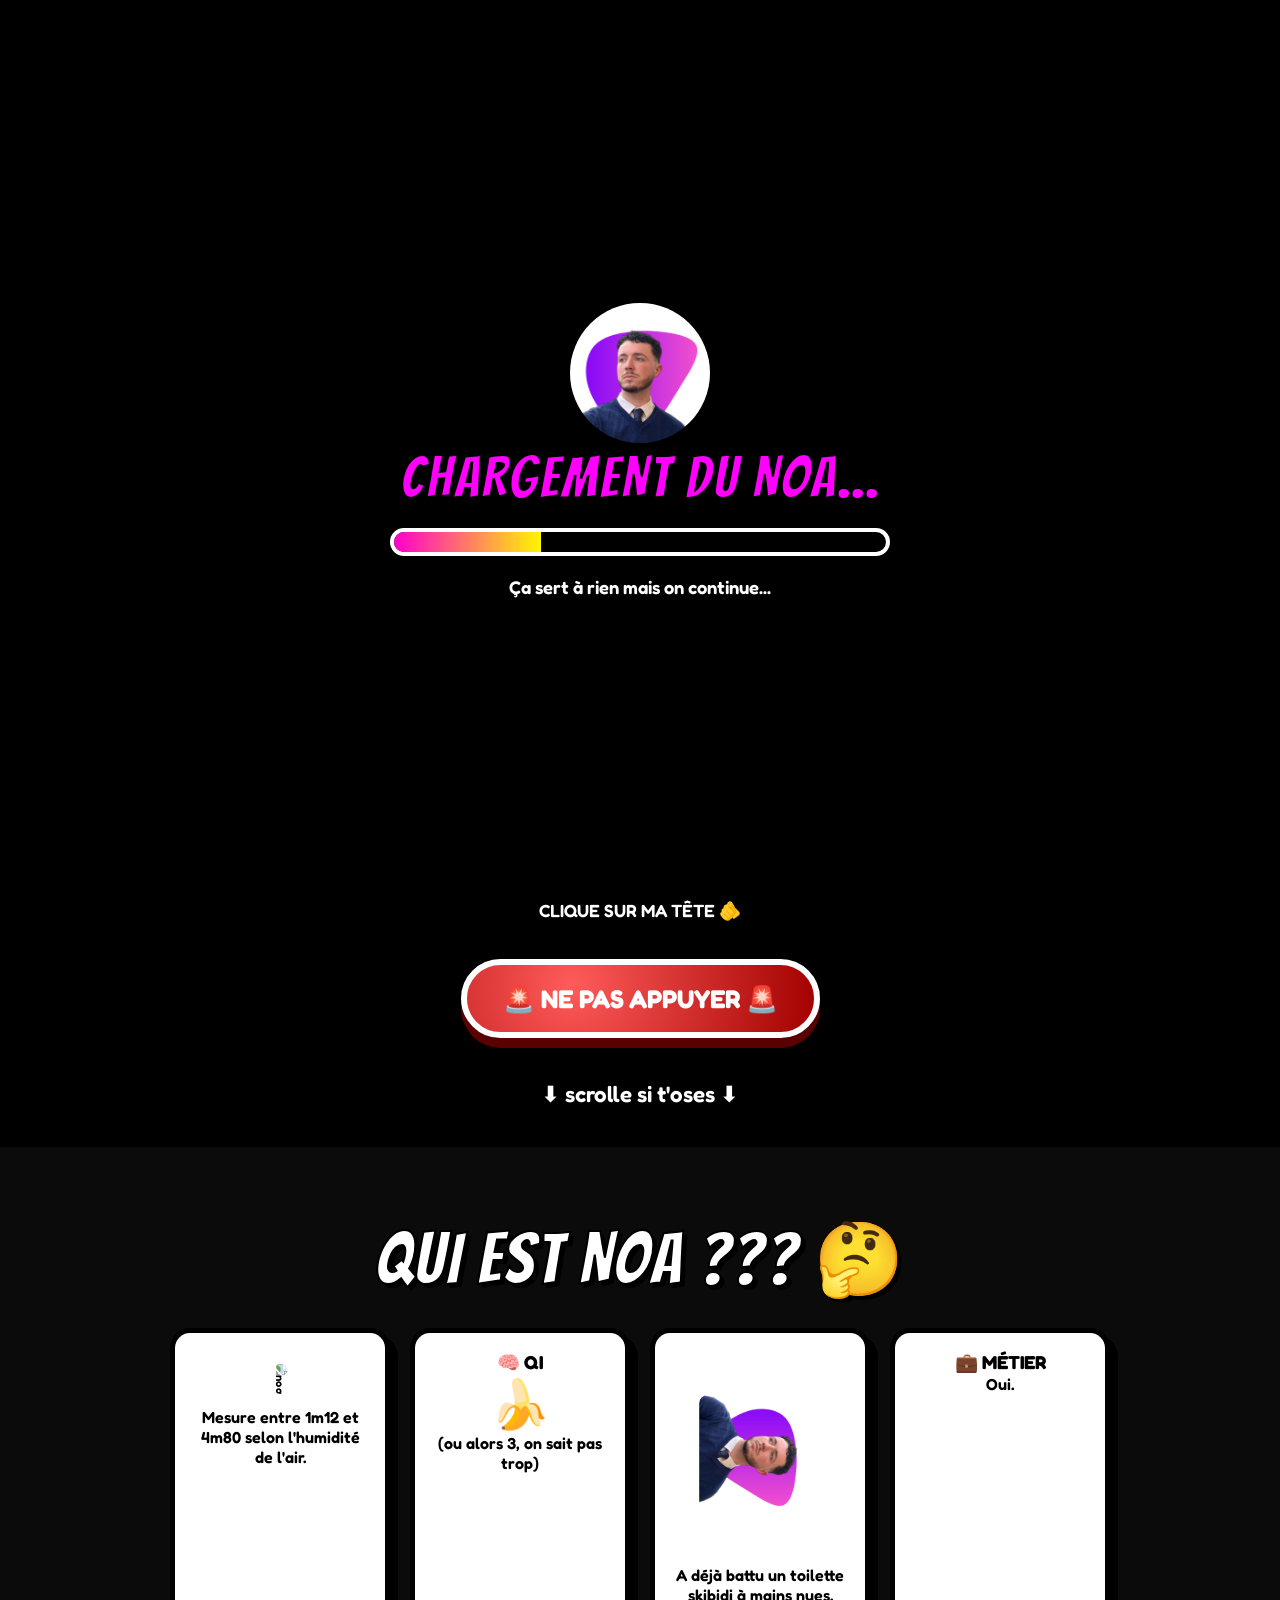
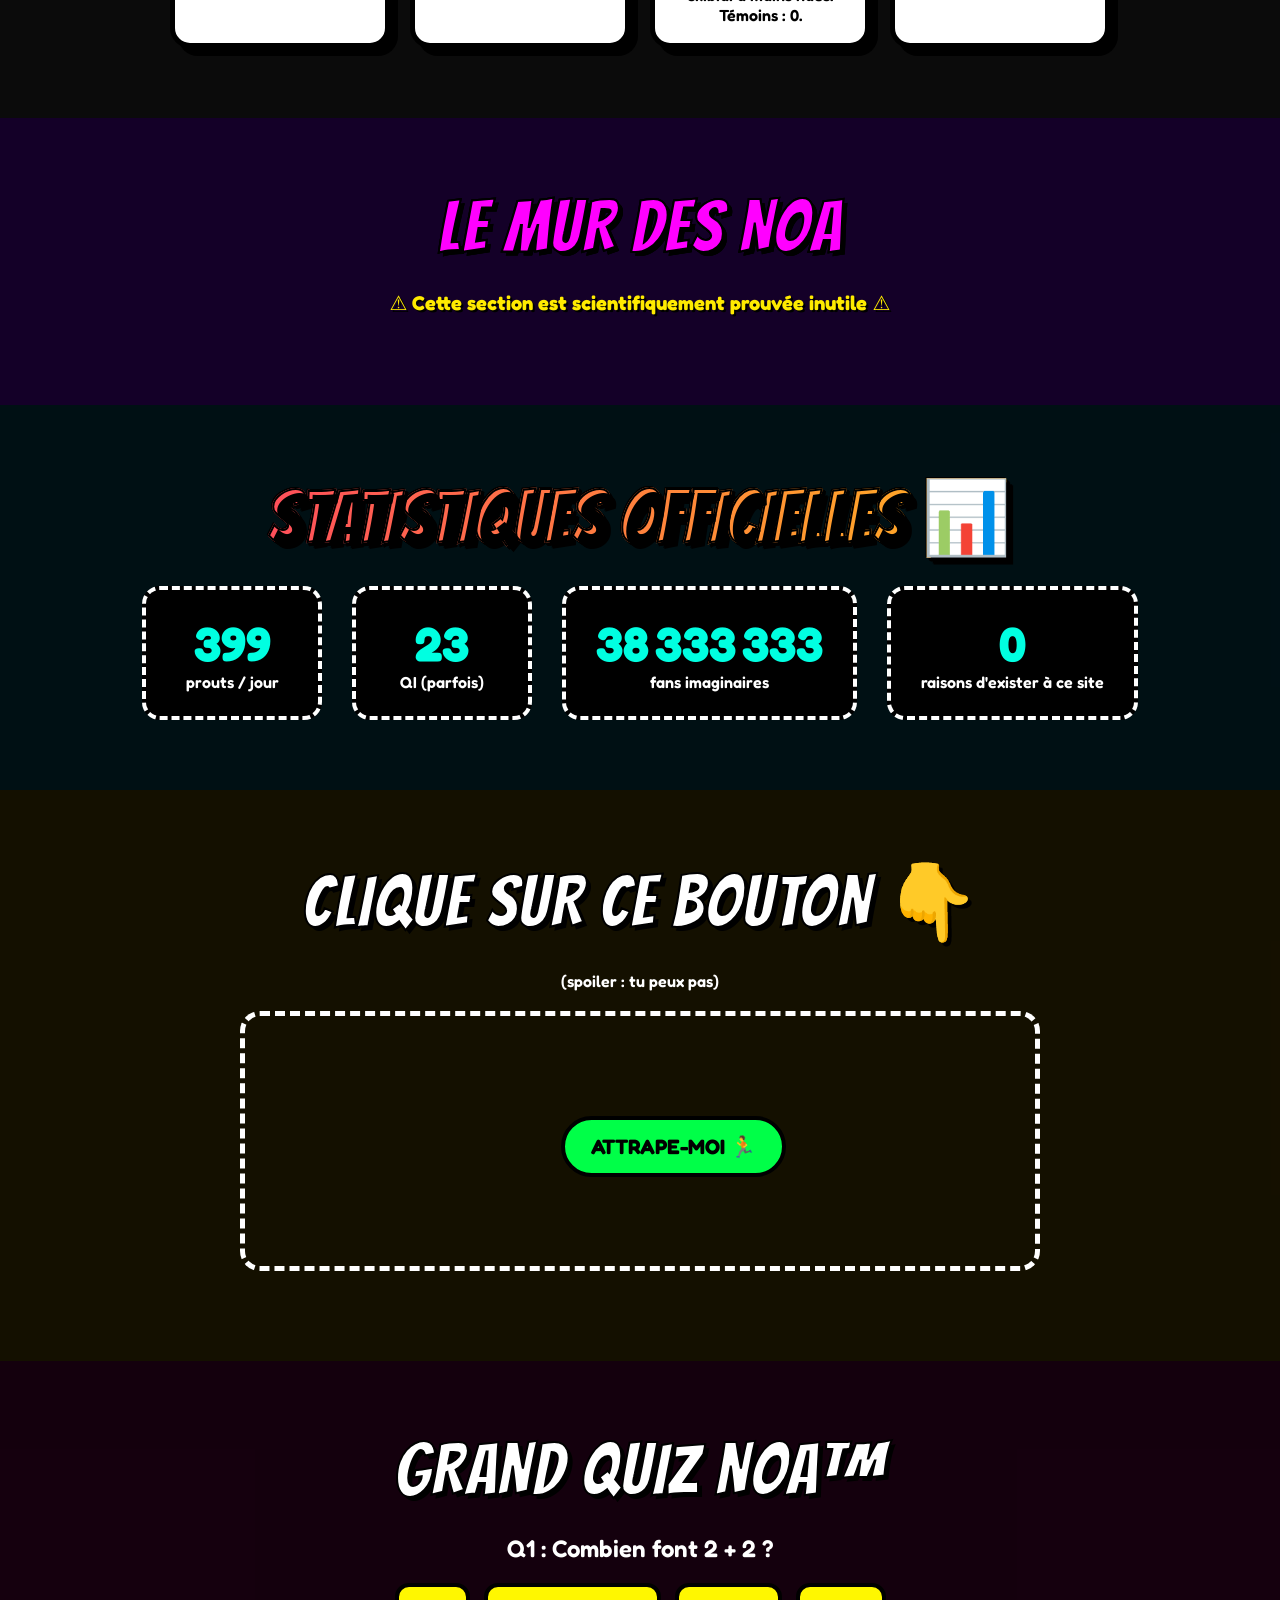
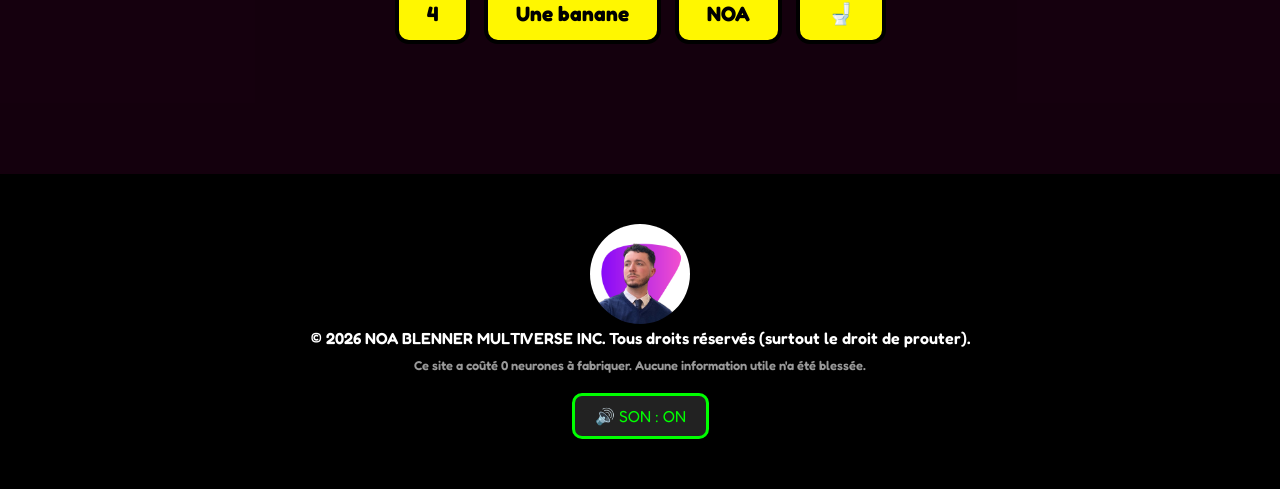
==== index.html @ d0ad42a2 "Merge self-hosted fonts & cursive legibility fix" ====
<!DOCTYPE html>
<html lang="fr">
<head>
<meta charset="UTF-8">
<meta name="viewport" content="width=device-width, initial-scale=1.0">
<title>🚽 NOA BLENNER OFFICIEL 🚽 (NE PAS CLIQUER)</title>
<link rel="stylesheet" href="style.css">
<link rel="icon" href="assets/noa-profile.png">
</head>
<body>

<!-- ================= ÉCRAN DE CHARGEMENT BIDON ================= -->
<div id="loader">
  <div class="loader-inner">
    <img src="assets/noa-profile.png" class="loader-noa" alt="noa">
    <h1 class="glitch" data-text="CHARGEMENT DU NOA...">CHARGEMENT DU NOA...</h1>
    <div class="loadbar"><div class="loadfill" id="loadfill"></div></div>
    <p id="loadtext">Initialisation des prouts...</p>
    <button id="enterBtn" class="enter-btn hidden">ENTRER (à tes risques)</button>
  </div>
</div>

<!-- ================= BANDEAUX QUI DÉFILENT ================= -->
<div class="marquee top"><span>🚽 SKIBIDI BOP BOP YES YES &nbsp;•&nbsp; NOA BLENNER EST LE PDG DU MONDE &nbsp;•&nbsp; 🔊 MONTE LE SON &nbsp;•&nbsp; CE SITE NE VEUT RIEN DIRE &nbsp;•&nbsp; OHIO RIZZLER SIGMA &nbsp;•&nbsp; 💀💀💀 &nbsp;•&nbsp; NOA A INVENTÉ LE PROUT &nbsp;•&nbsp; 🚽 SKIBIDI BOP BOP YES YES &nbsp;•&nbsp; NOA BLENNER EST LE PDG DU MONDE &nbsp;•&nbsp; 🔊 MONTE LE SON &nbsp;•&nbsp; CE SITE NE VEUT RIEN DIRE &nbsp;•&nbsp; OHIO RIZZLER SIGMA &nbsp;•&nbsp; 💀💀💀 &nbsp;•&nbsp; NOA A INVENTÉ LE PROUT &nbsp;•&nbsp;</span></div>

<!-- ================= HERO ================= -->
<header class="hero">
  <div class="hero-bg-emoji">🚽💀🔥🤡💩🗿😱🥶👽🤖</div>
  <h1 class="mega-title rainbow shake" id="megaTitle">NOA<br>BLENNER</h1>
  <p class="subtitle wobble">Le seul. L'unique. Le mec random le plus important de l'univers connu et inconnu.</p>

  <div class="head-stage">
    <img src="assets/noa-face.jpeg" class="head main-head" id="mainHead" alt="Noa qui hurle">
    <div class="head-label" id="headLabel">CLIQUE SUR MA TÊTE 🫵</div>
  </div>

  <button class="big-red-button" id="dontPress">🚨 NE PAS APPUYER 🚨</button>
  <div class="scroll-hint bounce">⬇️ scrolle si t'oses ⬇️</div>
</header>

<!-- ================= SECTION QUI SUIS-JE ================= -->
<section class="section s1">
  <h2 class="section-title spin-slow">QUI EST NOA ??? 🤔</h2>
  <div class="card-grid">
    <div class="fact-card tilt">
      <img src="assets/noa-full.jpeg" class="card-img" alt="noa">
      <p>Mesure entre 1m12 et 4m80 selon l'humidité de l'air.</p>
    </div>
    <div class="fact-card tilt">
      <h3>🧠 QI</h3>
      <p class="big-num" id="iqNum">∞</p>
      <p>(ou alors 3, on sait pas trop)</p>
    </div>
    <div class="fact-card tilt">
      <img src="assets/noa-profile.png" class="card-img" alt="noa">
      <p>A déjà battu un toilette skibidi à mains nues. Témoins : 0.</p>
    </div>
    <div class="fact-card tilt">
      <h3>💼 MÉTIER</h3>
      <p>Oui.</p>
    </div>
  </div>
</section>

<!-- ================= MUR DE TÊTES ================= -->
<section class="section s2">
  <h2 class="section-title glitch" data-text="LE MUR DES NOA">LE MUR DES NOA</h2>
  <p class="warn-text">⚠️ Cette section est scientifiquement prouvée inutile ⚠️</p>
  <div class="head-wall" id="headWall"></div>
</section>

<!-- ================= STATS DEBILES ================= -->
<section class="section s3">
  <h2 class="section-title rainbow">STATISTIQUES OFFICIELLES 📊</h2>
  <div class="stats">
    <div class="stat"><span class="stat-num" data-target="999">0</span><span class="stat-lbl">prouts / jour</span></div>
    <div class="stat"><span class="stat-num" data-target="42">0</span><span class="stat-lbl">QI (parfois)</span></div>
    <div class="stat"><span class="stat-num" data-target="100000000">0</span><span class="stat-lbl">fans imaginaires</span></div>
    <div class="stat"><span class="stat-num" data-target="0">0</span><span class="stat-lbl">raisons d'exister à ce site</span></div>
  </div>
</section>

<!-- ================= BOUTON QUI FUIT ================= -->
<section class="section s4">
  <h2 class="section-title shake">CLIQUE SUR CE BOUTON 👇</h2>
  <p>(spoiler : tu peux pas)</p>
  <div class="run-zone" id="runZone">
    <button class="runner" id="runner">ATTRAPE-MOI 🏃</button>
  </div>
</section>

<!-- ================= QUIZ PIÈGE ================= -->
<section class="section s5">
  <h2 class="section-title wobble">GRAND QUIZ NOA™</h2>
  <p class="quiz-q">Q1 : Combien font 2 + 2 ?</p>
  <div class="quiz-answers">
    <button class="quiz-btn" data-ok="false">4</button>
    <button class="quiz-btn" data-ok="false">Une banane</button>
    <button class="quiz-btn" data-ok="true">NOA</button>
    <button class="quiz-btn" data-ok="false">🚽</button>
  </div>
  <p id="quizResult"></p>
</section>

<!-- ================= FOOTER ================= -->
<footer class="footer">
  <img src="assets/noa-profile.png" class="footer-noa spin" alt="noa">
  <p>© 2026 NOA BLENNER MULTIVERSE INC. Tous droits réservés (surtout le droit de prouter).</p>
  <p class="tiny">Ce site a coûté 0 neurones à fabriquer. Aucune information utile n'a été blessée.</p>
  <button id="muteBtn" class="mute-btn">🔊 SON : ON</button>
</footer>

<!-- ================= CURSEUR PERSO + ZONE EFFETS ================= -->
<div id="cursorTrail"></div>
<div id="popupHost"></div>
<div id="flashLayer"></div>

<audio id="bgm" loop></audio>

<script src="script.js"></script>
</body>
</html>
---- style.css ----
/* ============================================================
   NOA BLENNER — LE SITE QUI NE VEUT RIEN DIRE
   (Comic Sans obligatoire, sinon ça compte pas)
   ============================================================ */

* { margin:0; padding:0; box-sizing:border-box; }

/* ---------- POLICES AUTO-HÉBERGÉES (zéro dépendance externe) ---------- */
@font-face{
  font-family:"Bangers";
  font-style:normal; font-weight:400; font-display:swap;
  src:url("assets/fonts/bangers-latin.woff2") format("woff2");
}
@font-face{
  font-family:"Fredoka";
  font-style:normal; font-weight:300 700; font-display:swap;
  src:url("assets/fonts/fredoka-latin.woff2") format("woff2");
}

:root{
  --noa1:#ff00cc; --noa2:#00ffe1; --noa3:#fff700; --noa4:#7b00ff;
}

html{ scroll-behavior:smooth; }

:root{
  --font-title:"Bangers","Arial Rounded MT Bold","Trebuchet MS","Chalkboard SE",system-ui,sans-serif;
  --font-body:"Fredoka","Chalkboard SE","Trebuchet MS","Comic Sans MS",system-ui,sans-serif;
}

body{
  font-family:var(--font-body);
  font-weight:600;
  background:#000;
  color:#fff;
  -webkit-font-smoothing:antialiased;
  text-rendering:optimizeLegibility;
  overflow-x:hidden;
  cursor:url("data:image/svg+xml,%3Csvg xmlns='http://www.w3.org/2000/svg' width='40' height='40'%3E%3Ctext y='32' font-size='32'%3E🚽%3C/text%3E%3C/svg%3E") 16 16, auto;
  animation:bgParty 4s linear infinite;
}

@keyframes bgParty{
  0%{ background:#ff00cc; }
  20%{ background:#00ffe1; }
  40%{ background:#fff700; }
  60%{ background:#7b00ff; }
  80%{ background:#00ff48; }
  100%{ background:#ff00cc; }
}

/* ---------- LOADER ---------- */
#loader{
  position:fixed; inset:0; z-index:9999;
  background:#000; display:flex; align-items:center; justify-content:center;
  text-align:center;
}
.loader-inner{ width:min(90%,500px); }
.loader-noa{ width:140px; border-radius:50%; animation:spin 1s linear infinite, hue 3s linear infinite; }
.loadbar{ width:100%; height:28px; border:4px solid #fff; border-radius:20px; margin:20px 0; overflow:hidden; }
.loadfill{ height:100%; width:0%; background:linear-gradient(90deg,var(--noa1),var(--noa3)); }
#loader h1{ font-family:var(--font-title); font-weight:400; letter-spacing:2px; font-size:clamp(2.4rem,9vw,3.6rem); -webkit-text-stroke:2px #000; text-shadow:3px 3px 0 #000; }
#loadtext{ font-size:1.15rem; font-weight:600; }
.enter-btn{
  margin-top:18px; font-family:var(--font-title); letter-spacing:1.5px; font-size:1.9rem; padding:16px 34px;
  background:#ff0040; color:#fff; border:5px solid #fff; border-radius:14px;
  text-shadow:2px 2px 0 #000; cursor:pointer; animation:pulse 0.4s infinite alternate;
}
.hidden{ display:none; }

/* ---------- MARQUEE ---------- */
.marquee{
  position:fixed; left:0; width:100%; z-index:500;
  background:#000; color:#0f0; font-weight:bold; font-size:1.3rem;
  white-space:nowrap; overflow:hidden; padding:6px 0; border-top:3px solid #0f0; border-bottom:3px solid #0f0;
}
.marquee.top{ top:0; }
.marquee span{ display:inline-block; padding-left:100%; animation:scrollLeft 18s linear infinite; }
@keyframes scrollLeft{ to{ transform:translateX(-100%); } }

/* ---------- HERO ---------- */
.hero{
  min-height:100vh; padding:80px 16px 40px; text-align:center;
  display:flex; flex-direction:column; align-items:center; justify-content:center; gap:18px;
  position:relative; overflow:hidden;
}
.hero-bg-emoji{
  position:absolute; inset:0; font-size:8rem; opacity:.15; word-spacing:40px; line-height:1.4;
  animation:spinHuge 30s linear infinite; pointer-events:none;
}
.mega-title{
  font-family:var(--font-title);
  font-size:clamp(4rem,18vw,11rem); line-height:.9; font-weight:400;
  letter-spacing:2px;
  -webkit-text-stroke:3px #000;
  text-shadow:5px 5px 0 #000, -2px -2px 0 #000;
}
.subtitle{ font-size:clamp(1.15rem,4.5vw,1.7rem); font-weight:600; line-height:1.35; max-width:700px; background:#000c; padding:14px 20px; border-radius:18px; }

.head-stage{ position:relative; }
.head{
  width:min(70vw,260px); border-radius:24px; border:6px solid #000;
  box-shadow:0 0 0 6px #fff, 0 14px 0 #0008;
  transform:rotate(90deg);
  transition:transform .1s;
}
.main-head{ cursor:pointer; }
.head-label{
  position:absolute; bottom:-46px; left:50%; transform:translateX(-50%);
  background:#000; padding:6px 14px; border-radius:30px; font-size:1.1rem; white-space:nowrap;
  animation:pulse .5s infinite alternate;
}

.big-red-button{
  margin-top:60px; font-family:inherit; font-size:1.6rem; font-weight:bold;
  padding:18px 36px; background:radial-gradient(circle at 30% 30%,#ff5b5b,#a30000);
  color:#fff; border:6px solid #fff; border-radius:50px; cursor:pointer;
  box-shadow:0 10px 0 #5a0000; animation:wobble 1.5s infinite;
}
.big-red-button:active{ transform:translateY(8px); box-shadow:0 2px 0 #5a0000; }

.scroll-hint{ font-size:1.4rem; margin-top:24px; }

/* ---------- SECTIONS ---------- */
.section{ padding:70px 16px; text-align:center; position:relative; }
.s1{ background:#111a; } .s2{ background:#1a0033cc; }
.s3{ background:#00141acc; } .s4{ background:#1a1400cc; } .s5{ background:#1a0011cc; }
.section-title{ font-family:var(--font-title); font-weight:400; letter-spacing:1.5px; font-size:clamp(2.6rem,10vw,4.5rem); margin-bottom:26px; -webkit-text-stroke:2px #000; text-shadow:4px 4px 0 #000; }
.warn-text{ font-size:1.25rem; font-weight:700; margin-bottom:20px; color:#ffea00; text-shadow:2px 2px 0 #000; }

.card-grid{ display:flex; flex-wrap:wrap; gap:20px; justify-content:center; max-width:1000px; margin:0 auto; }
.fact-card{
  background:#fff; color:#000; border-radius:20px; padding:18px; width:220px;
  border:5px solid #000; box-shadow:8px 8px 0 #000;
}
.card-img{ width:100%; border-radius:12px; transform:rotate(90deg) scale(.7); margin:18px 0; }
.big-num{ font-size:3rem; font-weight:900; color:#ff00cc; }

/* ---------- MUR DE TÊTES ---------- */
.head-wall{ display:flex; flex-wrap:wrap; gap:10px; justify-content:center; max-width:1100px; margin:0 auto; }
.wall-head{ width:90px; height:90px; object-fit:cover; border-radius:50%; border:4px solid #fff; cursor:pointer; transform:rotate(90deg); }

/* ---------- STATS ---------- */
.stats{ display:flex; flex-wrap:wrap; gap:30px; justify-content:center; }
.stat{ background:#000; border:4px dashed #fff; border-radius:18px; padding:24px 30px; min-width:180px; }
.stat-num{ display:block; font-size:3rem; font-weight:900; color:#00ffe1; }
.stat-lbl{ font-size:1rem; }

/* ---------- RUNNER ---------- */
.run-zone{ position:relative; height:260px; border:5px dashed #fff; border-radius:20px; margin:20px auto; max-width:800px; overflow:hidden; }
.runner{
  position:absolute; top:40%; left:40%; font-family:inherit; font-size:1.3rem; font-weight:bold;
  padding:14px 26px; background:#00ff48; color:#000; border:4px solid #000; border-radius:40px; cursor:pointer;
}

/* ---------- QUIZ ---------- */
.quiz-q{ font-size:1.5rem; margin-bottom:20px; }
.quiz-answers{ display:flex; flex-wrap:wrap; gap:14px; justify-content:center; }
.quiz-btn{
  font-family:inherit; font-size:1.3rem; padding:14px 28px; border:4px solid #000; border-radius:14px;
  background:#fff700; cursor:pointer; font-weight:bold;
}
#quizResult{ margin-top:20px; font-size:1.4rem; min-height:40px; }

/* ---------- FOOTER ---------- */
.footer{ padding:50px 16px; text-align:center; background:#000; }
.footer-noa{ width:100px; border-radius:50%; }
.tiny{ font-size:.8rem; opacity:.6; margin-top:10px; }
.mute-btn{
  margin-top:20px; font-family:inherit; font-size:1rem; padding:10px 20px;
  background:#222; color:#0f0; border:3px solid #0f0; border-radius:10px; cursor:pointer;
}

/* ---------- POPUPS PIÈGES ---------- */
.popup{
  position:fixed; z-index:8000; width:300px; background:#fff; color:#000;
  border:4px solid #000; border-radius:8px; box-shadow:10px 10px 0 #0008; font-size:.95rem;
}
.popup-bar{ background:linear-gradient(90deg,#000080,#1084d0); color:#fff; padding:6px 10px; display:flex; justify-content:space-between; cursor:move; font-weight:bold; }
.popup-x{ cursor:pointer; background:#c0c0c0; color:#000; border:2px outset #fff; width:22px; text-align:center; }
.popup-body{ padding:16px; text-align:center; }
.popup-body img{ width:90px; border-radius:8px; transform:rotate(90deg); margin:8px 0; }
.popup-ok{ font-family:inherit; margin-top:10px; padding:6px 18px; border:2px outset #fff; background:#c0c0c0; cursor:pointer; }

/* ---------- CURSEUR TRAIL ---------- */
.trail-noa{ position:fixed; width:34px; height:34px; pointer-events:none; z-index:7000; border-radius:50%; }

/* ---------- FLASH ---------- */
#flashLayer{ position:fixed; inset:0; z-index:6000; pointer-events:none; background:transparent; }

/* ---------- EMOJI RAIN ---------- */
.fall{ position:fixed; top:-60px; font-size:2.4rem; z-index:400; pointer-events:none; }

/* ============================================================
   ANIMATIONS
   ============================================================ */
@keyframes spin{ to{ transform:rotate(360deg); } }
.spin{ animation:spin 2s linear infinite; }
.spin-slow{ animation:spin 8s linear infinite; display:inline-block; }
@keyframes spinHuge{ to{ transform:rotate(360deg) scale(1.4); } }

@keyframes hue{ to{ filter:hue-rotate(360deg); } }
.rainbow{
  background:linear-gradient(90deg,#ff2d6f,#ff9e2c,#fff700,#3bff6b,#36e6ff,#a45cff,#ff5ce0);
  background-size:400% 100%;
  -webkit-background-clip:text; background-clip:text; color:transparent;
  -webkit-text-stroke:2px #000;
  filter:drop-shadow(3px 3px 0 #000) drop-shadow(-1px -1px 0 #000);
  animation:rainbowMove 2s linear infinite;
}
@keyframes rainbowMove{ to{ background-position:400% 0; } }

@keyframes shake{ 0%,100%{ transform:translate(0,0) rotate(0); } 20%{ transform:translate(-6px,4px) rotate(-2deg);} 40%{ transform:translate(6px,-4px) rotate(2deg);} 60%{ transform:translate(-5px,-3px) rotate(-1deg);} 80%{ transform:translate(5px,3px) rotate(1deg);} }
.shake{ animation:shake .35s infinite; }

@keyframes wobble{ 0%,100%{ transform:rotate(-3deg);} 50%{ transform:rotate(3deg);} }
.wobble{ animation:wobble 1s infinite; display:inline-block; }

@keyframes bounce{ 0%,100%{ transform:translateY(0);} 50%{ transform:translateY(-18px);} }
.bounce{ animation:bounce .8s infinite; }

@keyframes pulse{ from{ transform:scale(1);} to{ transform:scale(1.12);} }

.tilt{ transition:transform .2s; }
.tilt:hover{ transform:rotate(-4deg) scale(1.08); }

/* glitch */
.glitch{ position:relative; }
.glitch::before,.glitch::after{
  content:attr(data-text); position:absolute; left:0; top:0; width:100%;
}
.glitch::before{ color:#0ff; animation:glitchA .4s infinite; }
.glitch::after{ color:#f0f; animation:glitchB .4s infinite; }
@keyframes glitchA{ 0%,100%{ transform:translate(0); clip-path:inset(0 0 70% 0);} 50%{ transform:translate(-4px,2px); clip-path:inset(40% 0 20% 0);} }
@keyframes glitchB{ 0%,100%{ transform:translate(0); clip-path:inset(60% 0 0 0);} 50%{ transform:translate(4px,-2px); clip-path:inset(10% 0 50% 0);} }

/* effets sur la grosse tête */
.head.fx-scream{ transform:rotate(90deg) scaleY(1.6) scaleX(.8); filter:contrast(2) saturate(3); }
.head.fx-crazy{ animation:crazy .15s infinite; }
@keyframes crazy{ 0%{transform:rotate(85deg) scale(1.1);filter:hue-rotate(0);} 50%{transform:rotate(95deg) scale(.9) skewX(10deg);filter:hue-rotate(180deg) invert(1);} 100%{transform:rotate(85deg) scale(1.1);filter:hue-rotate(360deg);} }
.head.fx-smile{ transform:rotate(90deg) scaleX(1.7) scaleY(.7); filter:brightness(1.4) saturate(2); }
.head.fx-tiny{ transform:rotate(90deg) scale(.2); }
.head.fx-huge{ transform:rotate(90deg) scale(1.7); }

@media (max-width:600px){
  body{ font-size:1.05rem; }
  .marquee{ font-size:1.05rem; font-weight:700; }
  .hero-bg-emoji{ font-size:4rem; }
  /* sur petit écran : contours plus fins pour ne pas boucher les lettres */
  .mega-title{ -webkit-text-stroke:2px #000; text-shadow:3px 3px 0 #000; letter-spacing:1px; }
  .section-title{ -webkit-text-stroke:1.5px #000; text-shadow:3px 3px 0 #000; }
  .rainbow{ -webkit-text-stroke:1.5px #000; }
  .subtitle{ font-size:1.2rem; }
  .fact-card{ width:100%; max-width:320px; }
  .fact-card p, .big-num, .quiz-q{ line-height:1.4; }
  .quiz-q{ font-size:1.3rem; }
  .quiz-btn{ font-size:1.2rem; }
  .stat-lbl{ font-size:1.05rem; }
}
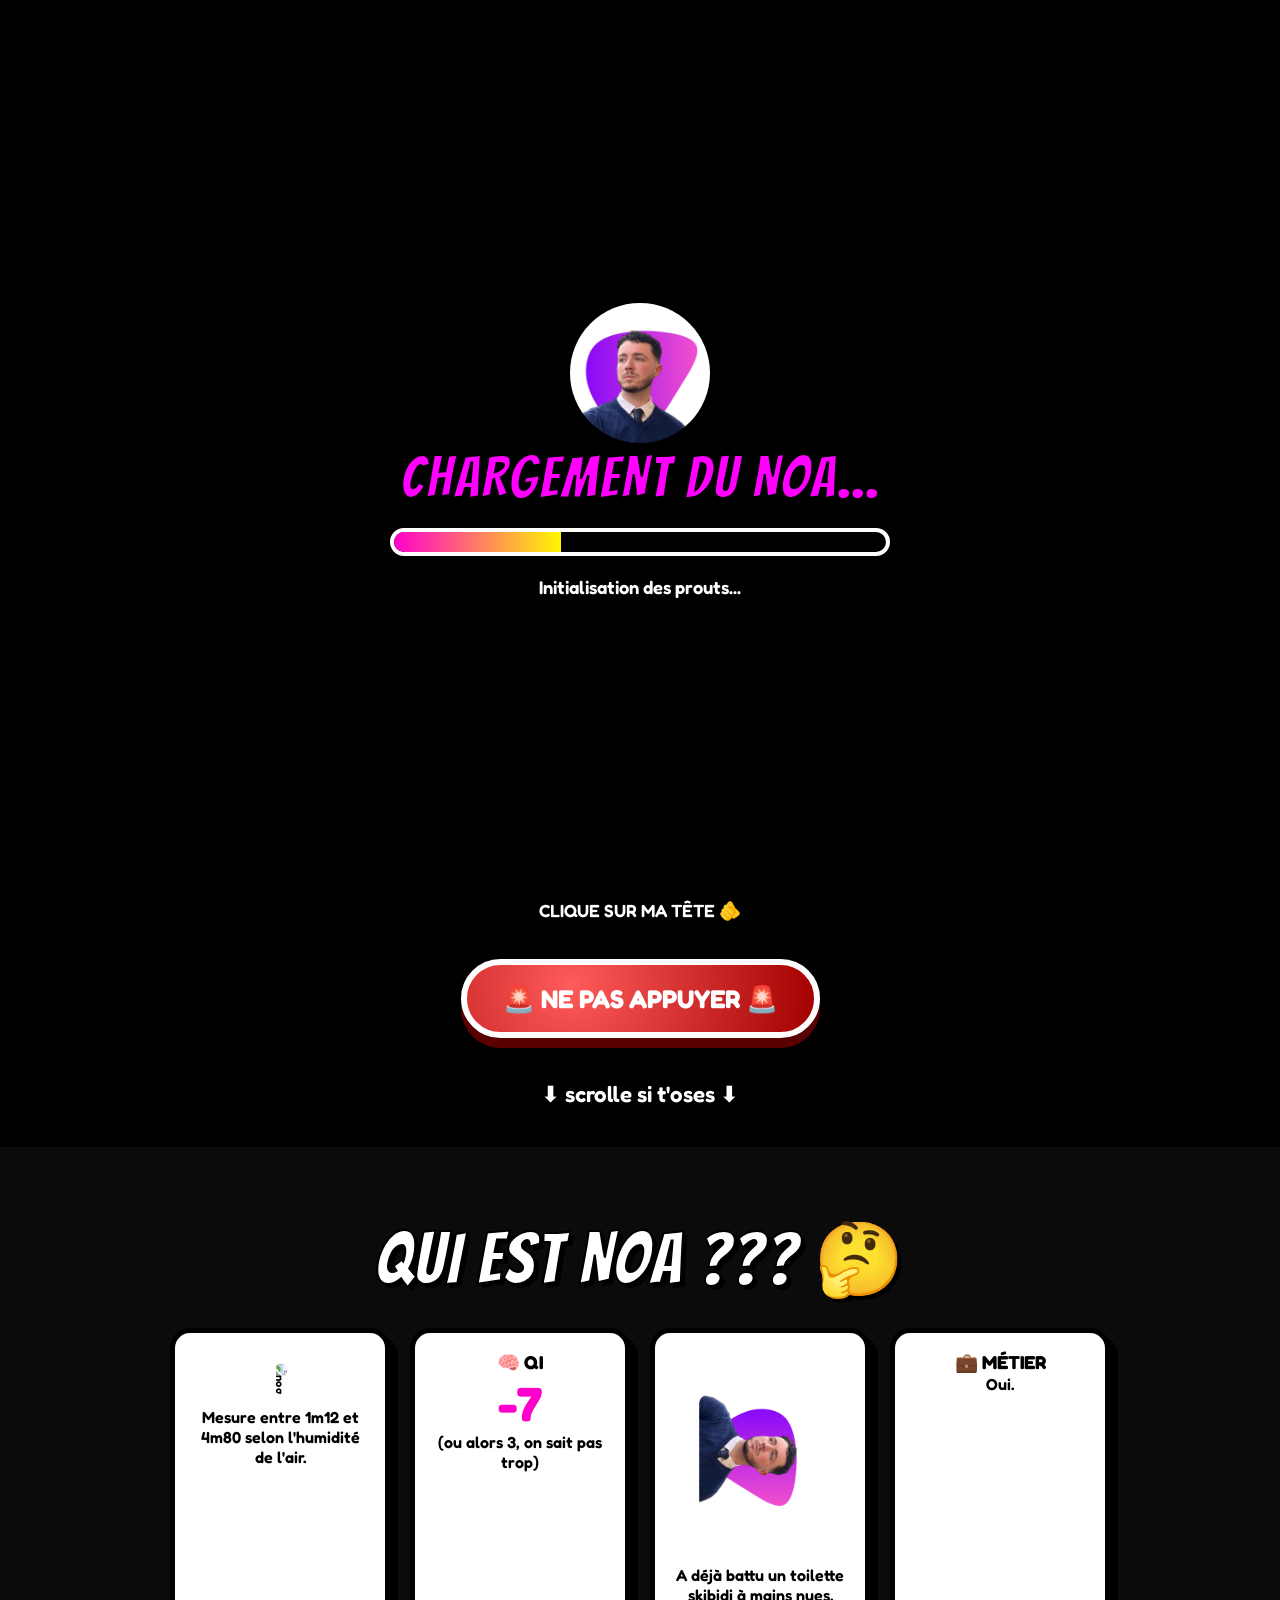
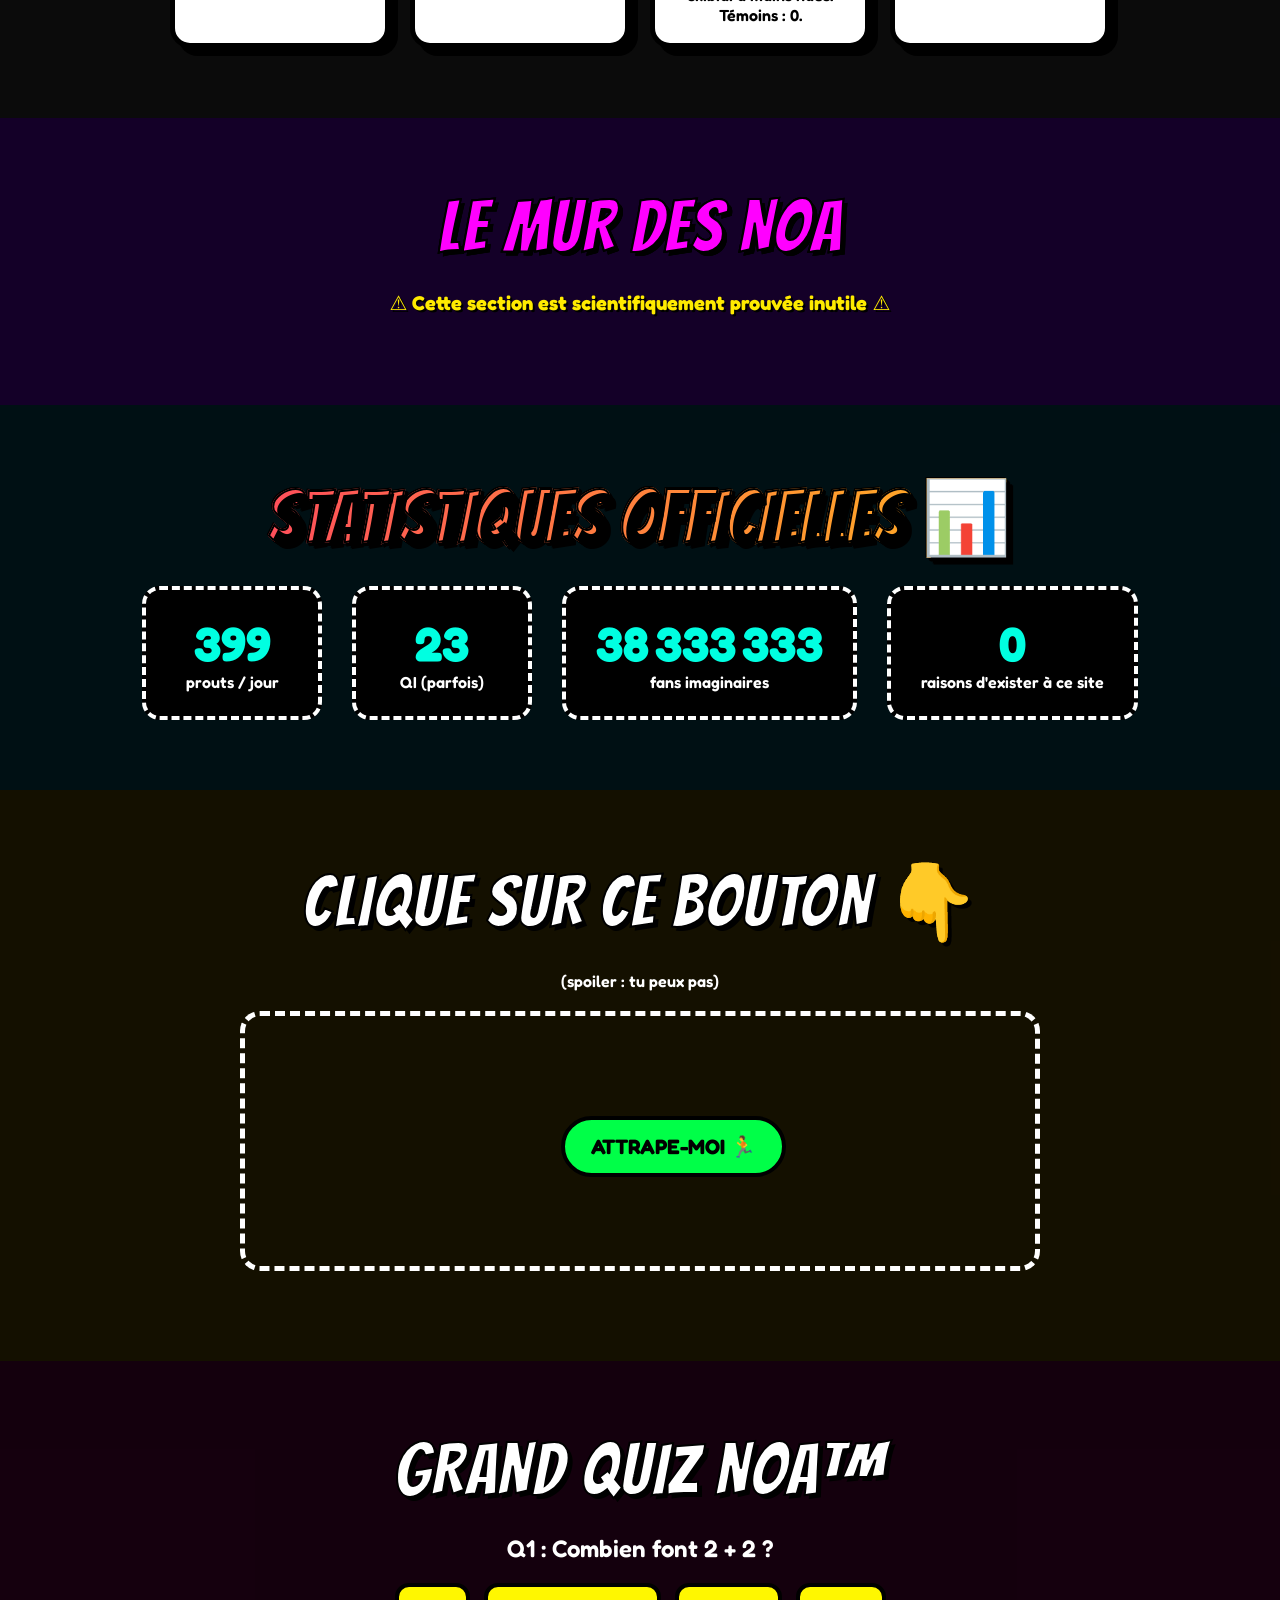
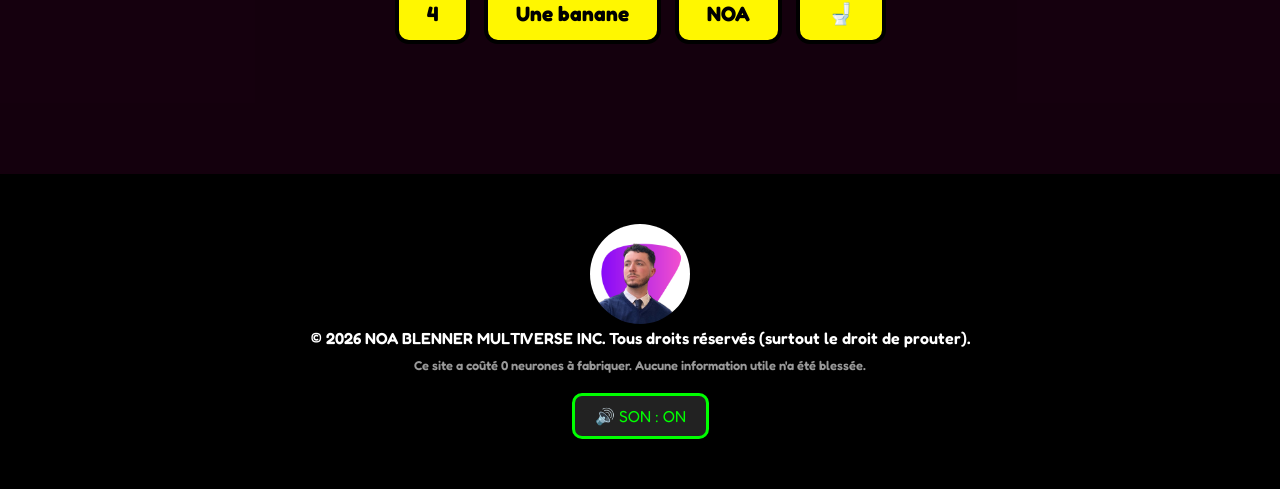
==== commit 788fec27: "Merge cache-bust v4" ====
--- a/index.html
+++ b/index.html
@@ -4,7 +4,7 @@
 <meta charset="UTF-8">
 <meta name="viewport" content="width=device-width, initial-scale=1.0">
 <title>🚽 NOA BLENNER OFFICIEL 🚽 (NE PAS CLIQUER)</title>
-<link rel="stylesheet" href="style.css">
+<link rel="stylesheet" href="style.css?v=4">
 <link rel="icon" href="assets/noa-profile.png">
 </head>
 <body>
@@ -117,6 +117,6 @@
 
 <audio id="bgm" loop></audio>
 
-<script src="script.js"></script>
+<script src="script.js?v=4"></script>
 </body>
 </html>
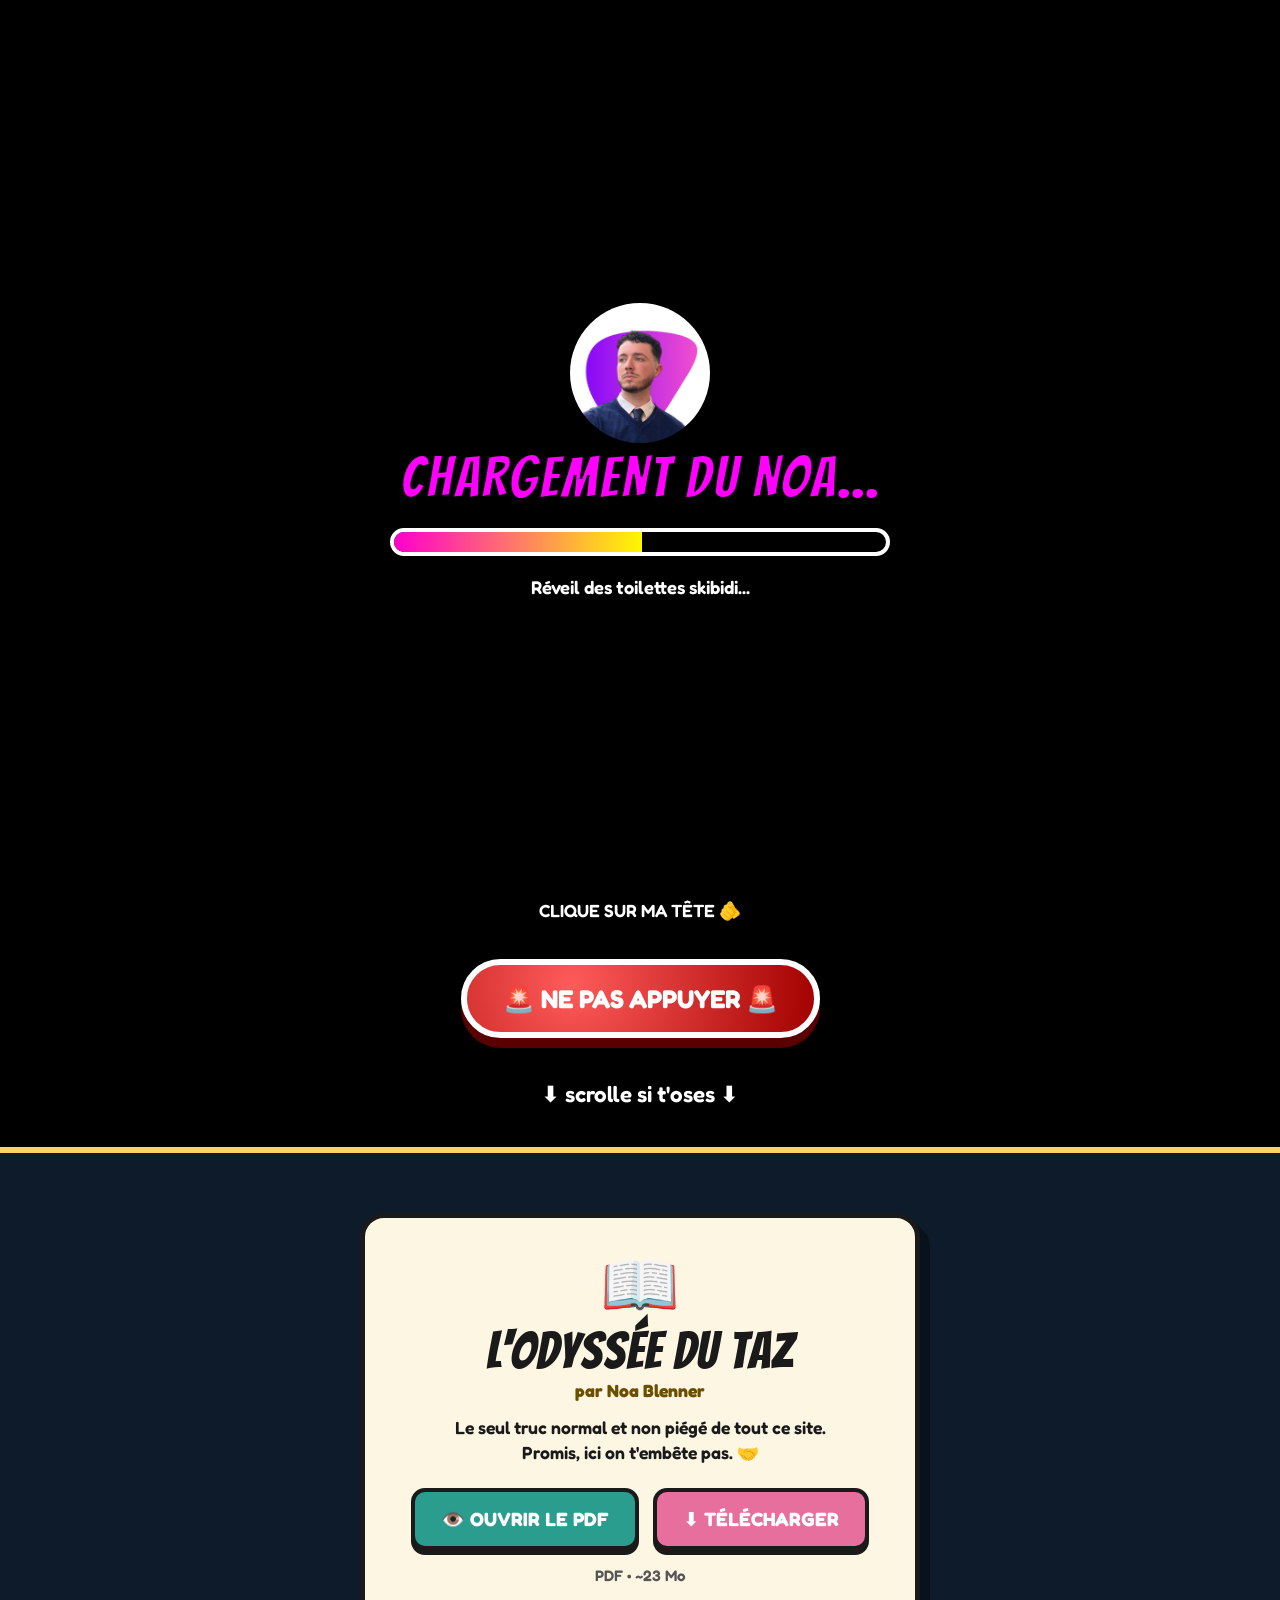
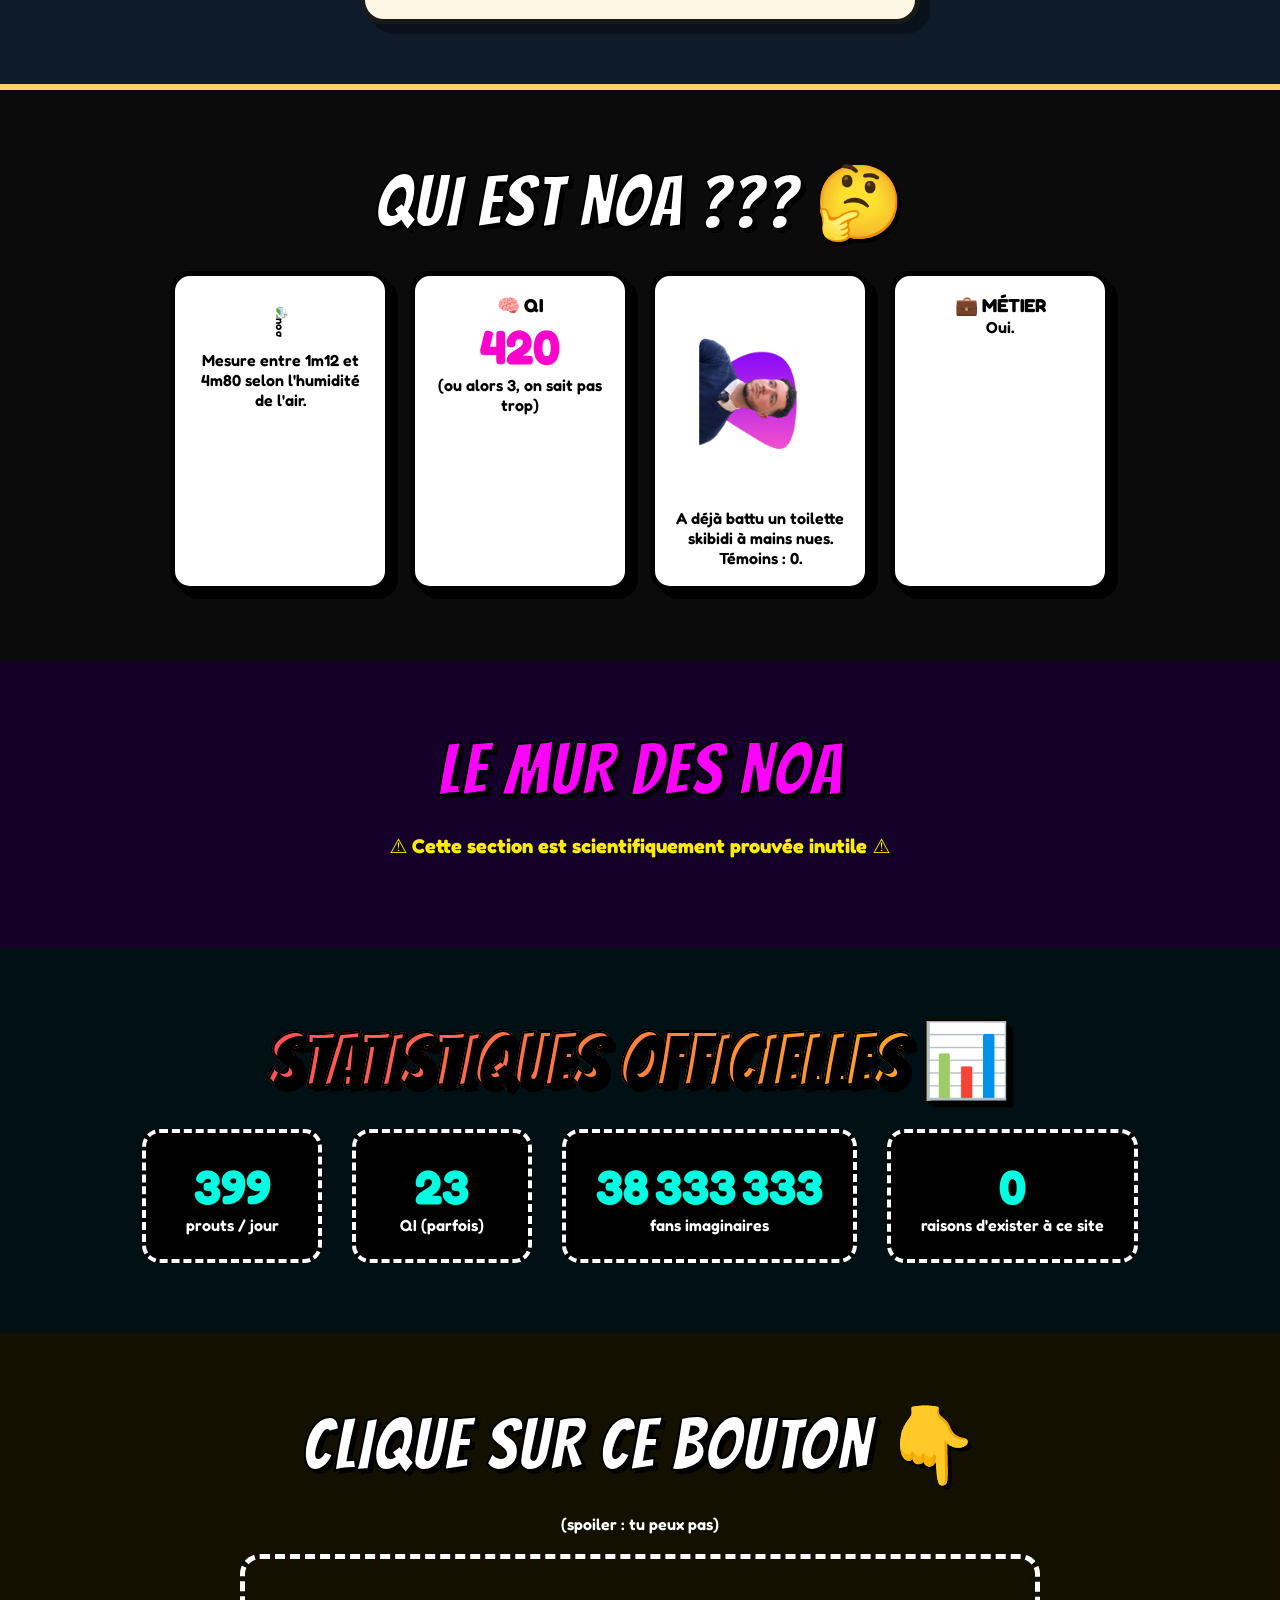
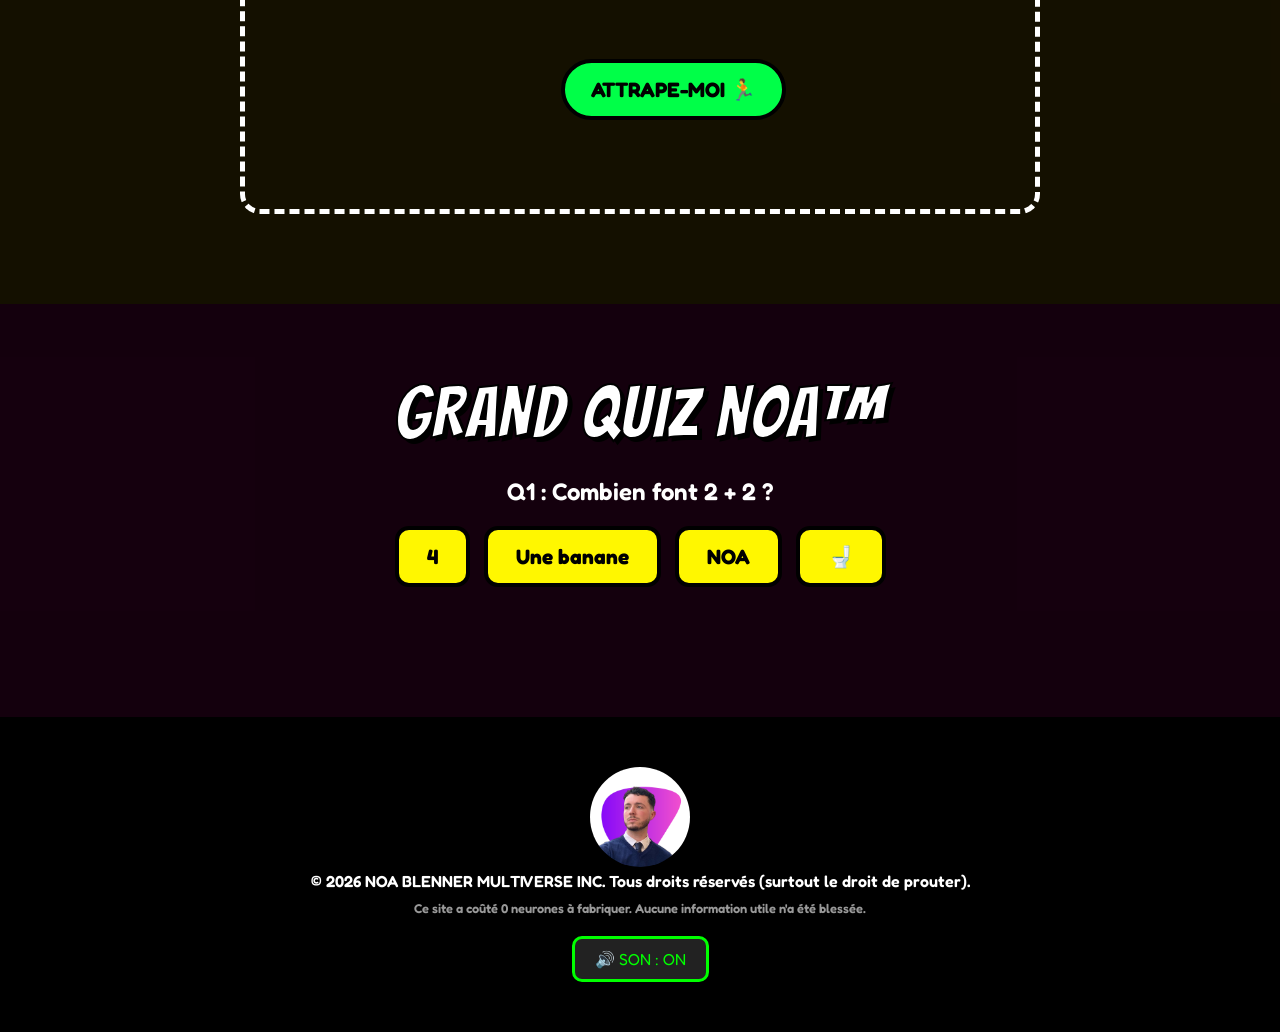
==== commit 262d8c50: "Add prominent no-trap PDF section for 'L'Odyssée du taz' - Rename PDF to URL-safe odyssee-du-taz.pdf" ====
--- a/index.html
+++ b/index.html
@@ -4,7 +4,7 @@
 <meta charset="UTF-8">
 <meta name="viewport" content="width=device-width, initial-scale=1.0">
 <title>🚽 NOA BLENNER OFFICIEL 🚽 (NE PAS CLIQUER)</title>
-<link rel="stylesheet" href="style.css?v=4">
+<link rel="stylesheet" href="style.css?v=5">
 <link rel="icon" href="assets/noa-profile.png">
 </head>
 <body>
@@ -37,6 +37,21 @@
   <button class="big-red-button" id="dontPress">🚨 NE PAS APPUYER 🚨</button>
   <div class="scroll-hint bounce">⬇️ scrolle si t'oses ⬇️</div>
 </header>
+
+<!-- ================= SECTION PDF (LA SEULE SÉRIEUSE, AUCUN PIÈGE) ================= -->
+<section class="section pdf-section" id="pdf">
+  <div class="pdf-card">
+    <div class="pdf-icon">📖</div>
+    <h2 class="pdf-title">L'Odyssée du taz</h2>
+    <p class="pdf-sub">par Noa Blenner</p>
+    <p class="pdf-desc">Le seul truc normal et non piégé de tout ce site.<br>Promis, ici on t'embête pas. 🤝</p>
+    <div class="pdf-buttons">
+      <a class="pdf-btn pdf-open" href="odyssee-du-taz.pdf" target="_blank" rel="noopener">👁️ OUVRIR LE PDF</a>
+      <a class="pdf-btn pdf-download" href="odyssee-du-taz.pdf" download="L'odyssée du taz selon Noa Blenner.pdf">⬇️ TÉLÉCHARGER</a>
+    </div>
+    <p class="pdf-tiny">PDF • ~23 Mo</p>
+  </div>
+</section>
 
 <!-- ================= SECTION QUI SUIS-JE ================= -->
 <section class="section s1">
@@ -117,6 +132,6 @@
 
 <audio id="bgm" loop></audio>
 
-<script src="script.js?v=4"></script>
+<script src="script.js?v=5"></script>
 </body>
 </html>
--- a/style.css
+++ b/style.css
@@ -135,6 +135,33 @@
 }
 .card-img{ width:100%; border-radius:12px; transform:rotate(90deg) scale(.7); margin:18px 0; }
 .big-num{ font-size:3rem; font-weight:900; color:#ff00cc; }
+
+/* ---------- SECTION PDF : LA ZONE SÛRE (aucun piège) ---------- */
+.pdf-section{
+  background:#0d1b2a; padding:60px 16px; text-align:center;
+  border-top:6px solid #ffd166; border-bottom:6px solid #ffd166;
+}
+.pdf-card{
+  max-width:560px; margin:0 auto; background:#fdf6e3; color:#1a1a1a;
+  border-radius:24px; padding:34px 26px; border:5px solid #1a1a1a;
+  box-shadow:10px 10px 0 #00000055;
+}
+.pdf-icon{ font-size:4rem; line-height:1; }
+.pdf-title{ font-family:var(--font-title); font-weight:400; letter-spacing:1px; font-size:clamp(2.2rem,8vw,3.2rem); color:#1a1a1a; margin:8px 0 2px; }
+.pdf-sub{ font-size:1.1rem; font-weight:700; color:#6b4f00; margin-bottom:14px; }
+.pdf-desc{ font-size:1.1rem; line-height:1.45; margin-bottom:22px; }
+.pdf-buttons{ display:flex; flex-wrap:wrap; gap:14px; justify-content:center; }
+.pdf-btn{
+  font-family:var(--font-body); font-weight:700; font-size:1.2rem; text-decoration:none;
+  padding:15px 26px; border-radius:14px; border:4px solid #1a1a1a; color:#fff;
+  box-shadow:0 5px 0 #1a1a1a; transition:transform .12s, box-shadow .12s; display:inline-block;
+}
+.pdf-btn:active{ transform:translateY(5px); box-shadow:0 0 0 #1a1a1a; }
+.pdf-open{ background:#2a9d8f; }
+.pdf-open:hover{ background:#268f82; }
+.pdf-download{ background:#e76f9e; }
+.pdf-download:hover{ background:#df5d8f; }
+.pdf-tiny{ margin-top:16px; font-size:.95rem; color:#555; }
 
 /* ---------- MUR DE TÊTES ---------- */
 .head-wall{ display:flex; flex-wrap:wrap; gap:10px; justify-content:center; max-width:1100px; margin:0 auto; }
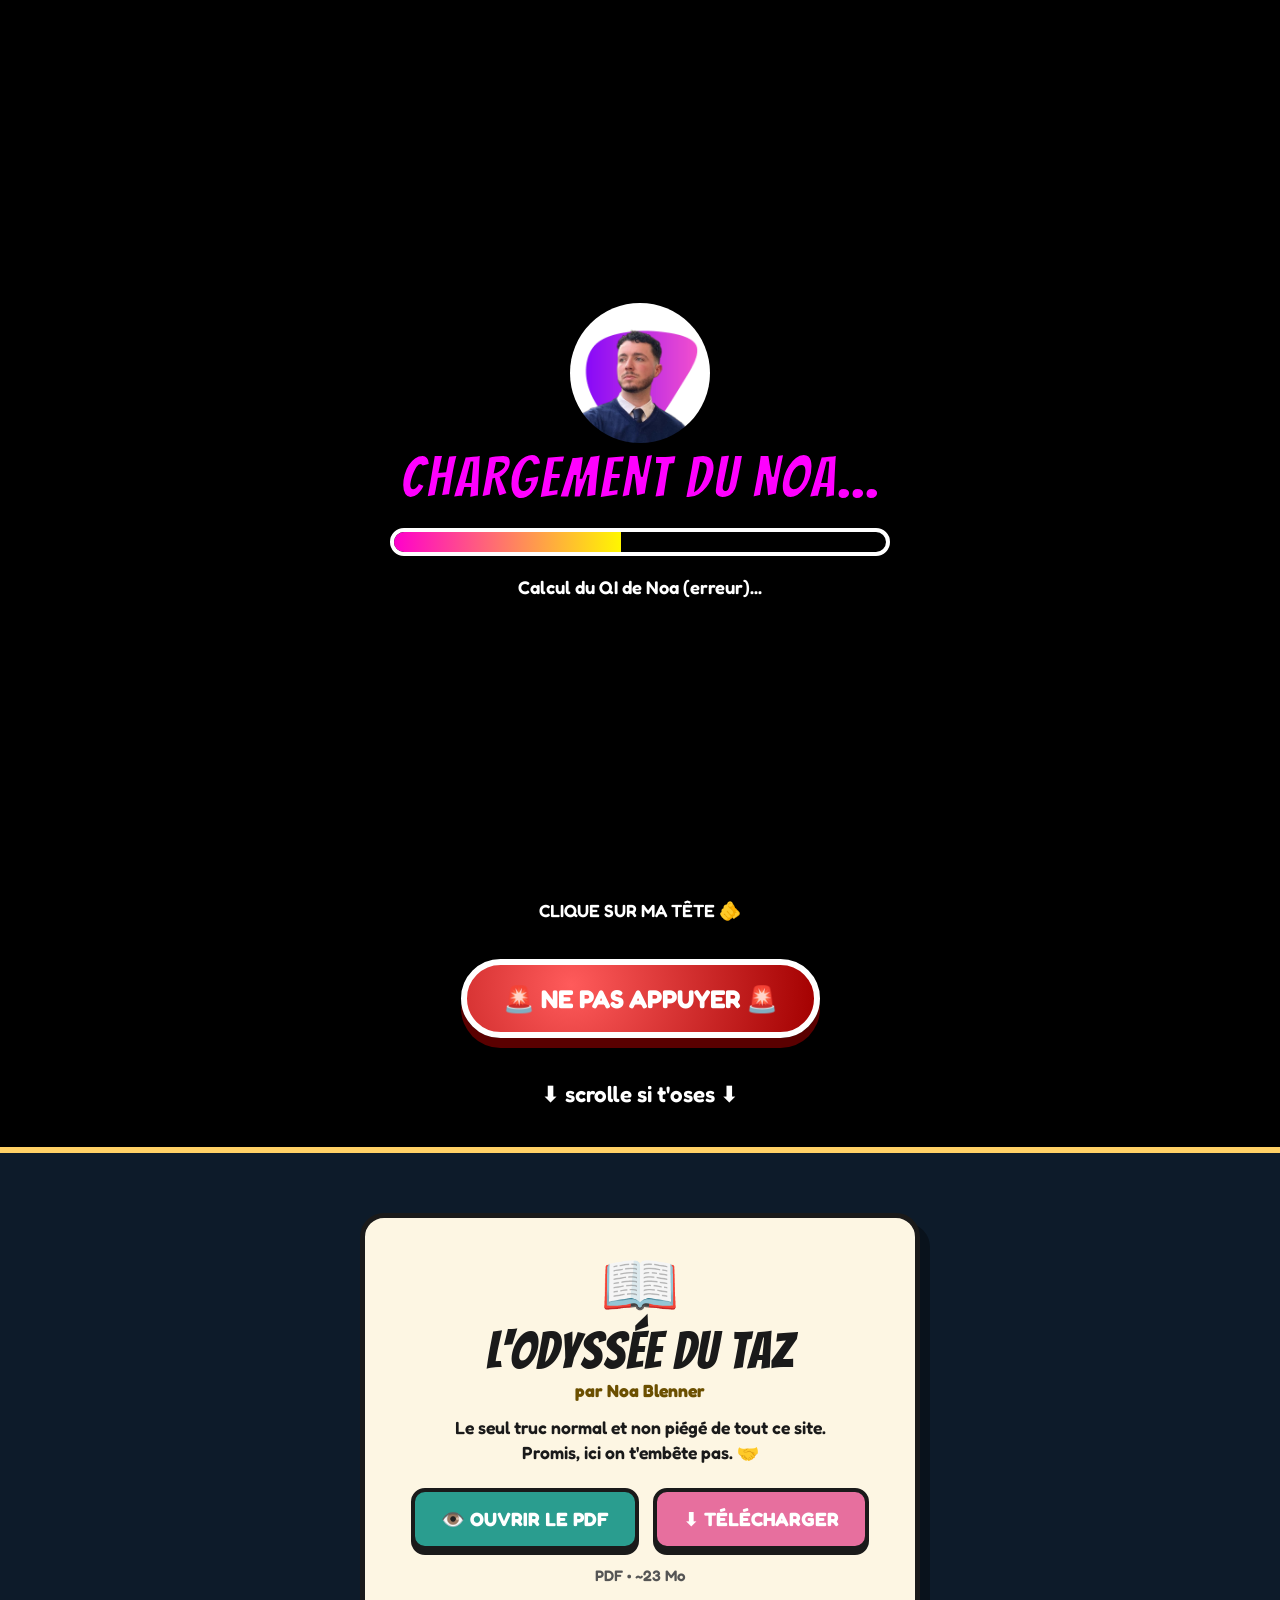
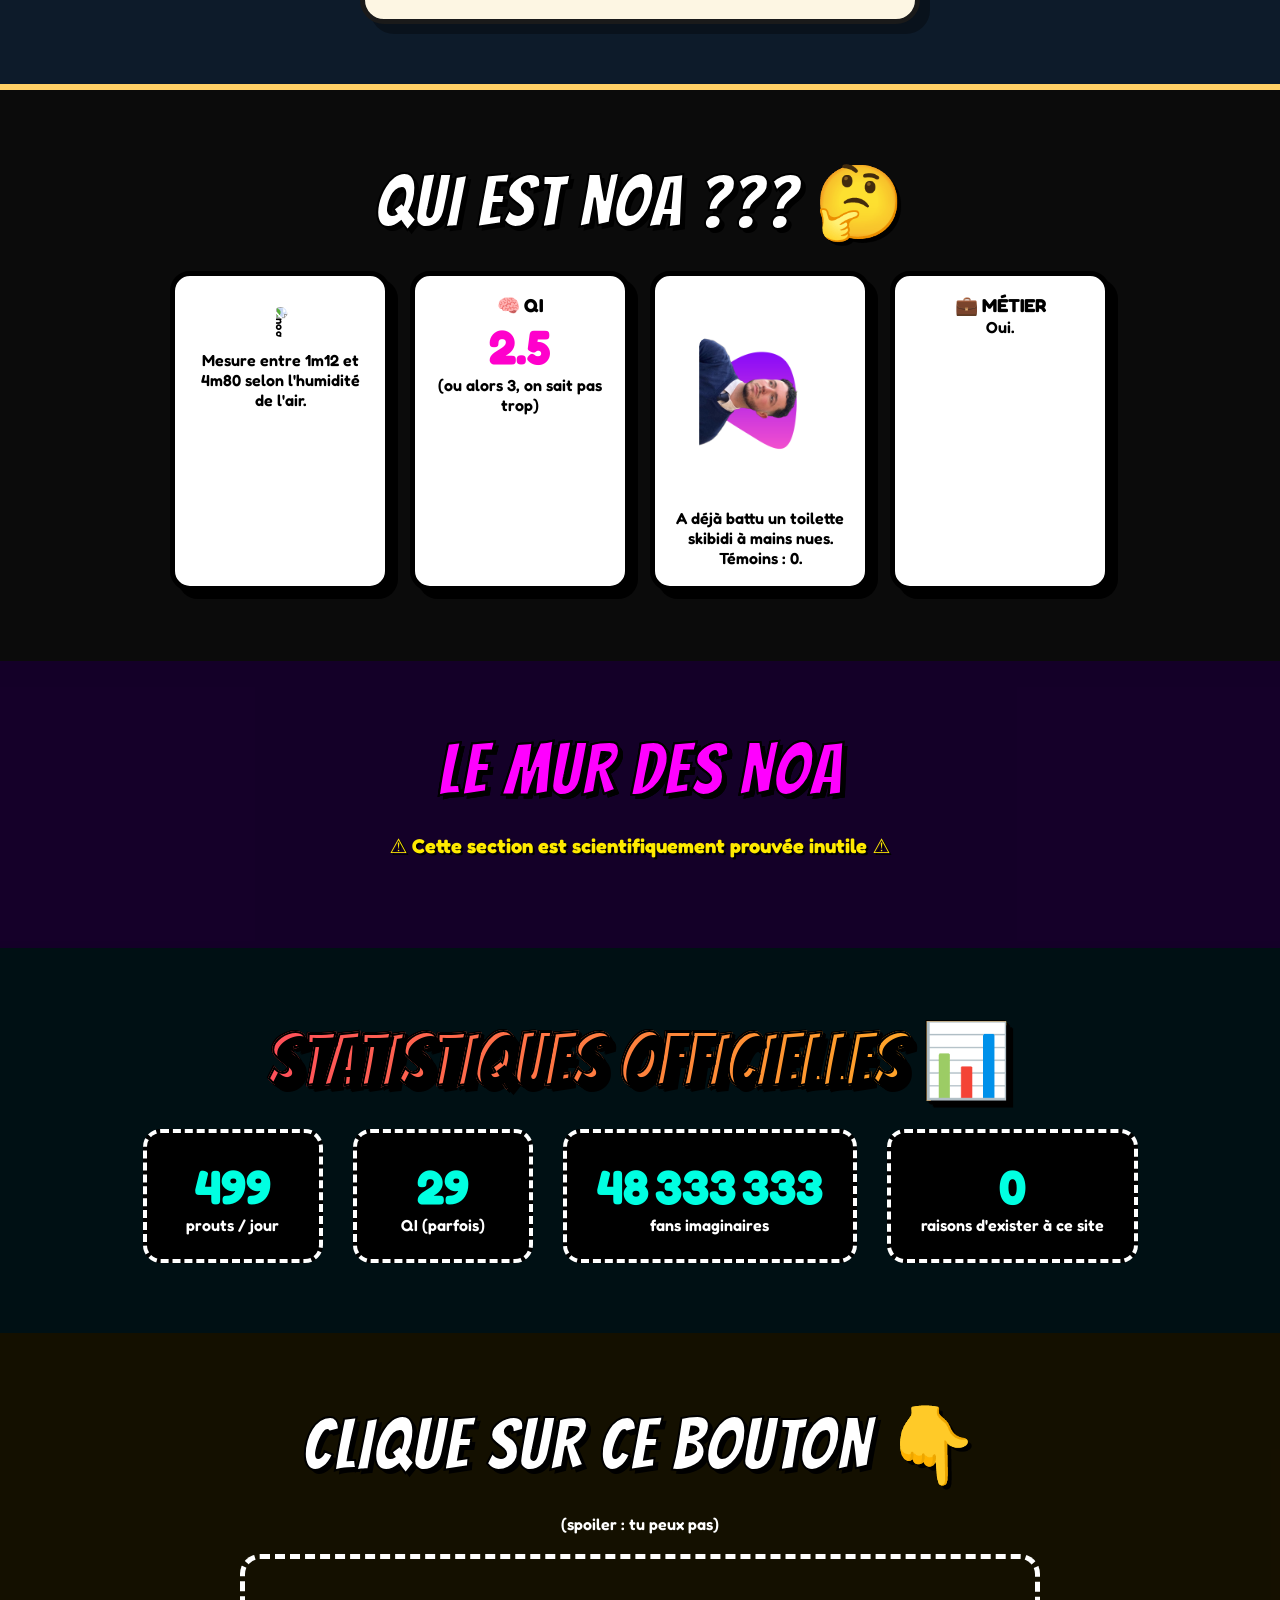
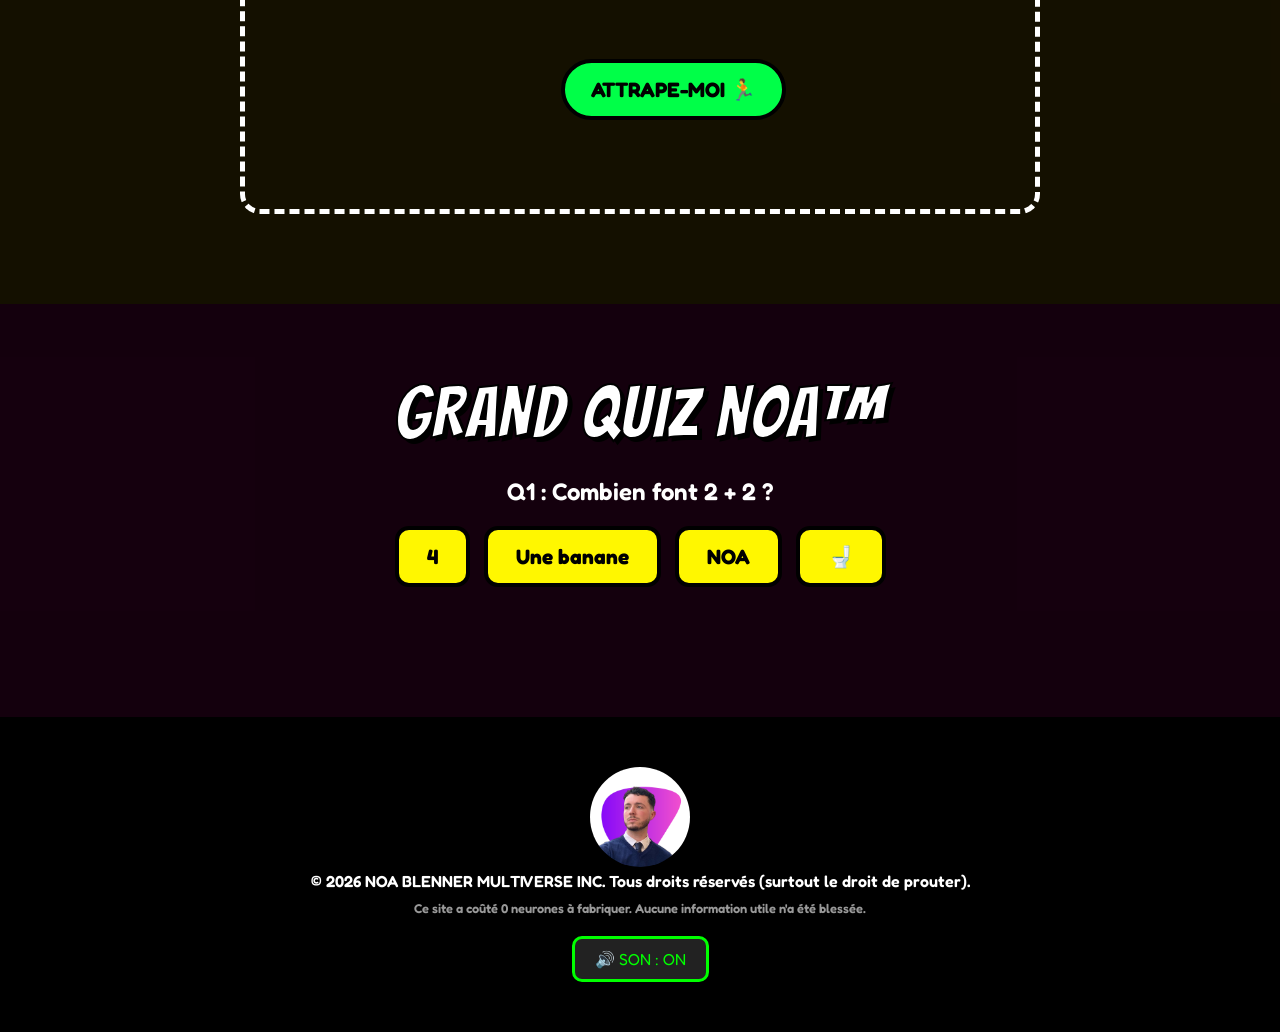
==== commit e95b0735: "Merge: tone down megalomaniac phrasing" ====
--- a/index.html
+++ b/index.html
@@ -4,7 +4,7 @@
 <meta charset="UTF-8">
 <meta name="viewport" content="width=device-width, initial-scale=1.0">
 <title>🚽 NOA BLENNER OFFICIEL 🚽 (NE PAS CLIQUER)</title>
-<link rel="stylesheet" href="style.css?v=5">
+<link rel="stylesheet" href="style.css?v=6">
 <link rel="icon" href="assets/noa-profile.png">
 </head>
 <body>
@@ -21,13 +21,13 @@
 </div>
 
 <!-- ================= BANDEAUX QUI DÉFILENT ================= -->
-<div class="marquee top"><span>🚽 SKIBIDI BOP BOP YES YES &nbsp;•&nbsp; NOA BLENNER EST LE PDG DU MONDE &nbsp;•&nbsp; 🔊 MONTE LE SON &nbsp;•&nbsp; CE SITE NE VEUT RIEN DIRE &nbsp;•&nbsp; OHIO RIZZLER SIGMA &nbsp;•&nbsp; 💀💀💀 &nbsp;•&nbsp; NOA A INVENTÉ LE PROUT &nbsp;•&nbsp; 🚽 SKIBIDI BOP BOP YES YES &nbsp;•&nbsp; NOA BLENNER EST LE PDG DU MONDE &nbsp;•&nbsp; 🔊 MONTE LE SON &nbsp;•&nbsp; CE SITE NE VEUT RIEN DIRE &nbsp;•&nbsp; OHIO RIZZLER SIGMA &nbsp;•&nbsp; 💀💀💀 &nbsp;•&nbsp; NOA A INVENTÉ LE PROUT &nbsp;•&nbsp;</span></div>
+<div class="marquee top"><span>🚽 SKIBIDI BOP BOP YES YES &nbsp;•&nbsp; NOA FAIT COUCOU 👋 &nbsp;•&nbsp; 🔊 MONTE LE SON &nbsp;•&nbsp; CE SITE NE VEUT RIEN DIRE &nbsp;•&nbsp; OHIO RIZZLER SIGMA &nbsp;•&nbsp; 💀💀💀 &nbsp;•&nbsp; NOA A INVENTÉ LE PROUT &nbsp;•&nbsp; 🚽 SKIBIDI BOP BOP YES YES &nbsp;•&nbsp; NOA FAIT COUCOU 👋 &nbsp;•&nbsp; 🔊 MONTE LE SON &nbsp;•&nbsp; CE SITE NE VEUT RIEN DIRE &nbsp;•&nbsp; OHIO RIZZLER SIGMA &nbsp;•&nbsp; 💀💀💀 &nbsp;•&nbsp; NOA A INVENTÉ LE PROUT &nbsp;•&nbsp;</span></div>
 
 <!-- ================= HERO ================= -->
 <header class="hero">
   <div class="hero-bg-emoji">🚽💀🔥🤡💩🗿😱🥶👽🤖</div>
   <h1 class="mega-title rainbow shake" id="megaTitle">NOA<br>BLENNER</h1>
-  <p class="subtitle wobble">Le seul. L'unique. Le mec random le plus important de l'univers connu et inconnu.</p>
+  <p class="subtitle wobble">Bonjour, c'est moi. J'ai fait un site débile. Voilà, c'est à peu près tout.</p>
 
   <div class="head-stage">
     <img src="assets/noa-face.jpeg" class="head main-head" id="mainHead" alt="Noa qui hurle">
@@ -132,6 +132,6 @@
 
 <audio id="bgm" loop></audio>
 
-<script src="script.js?v=5"></script>
+<script src="script.js?v=6"></script>
 </body>
 </html>
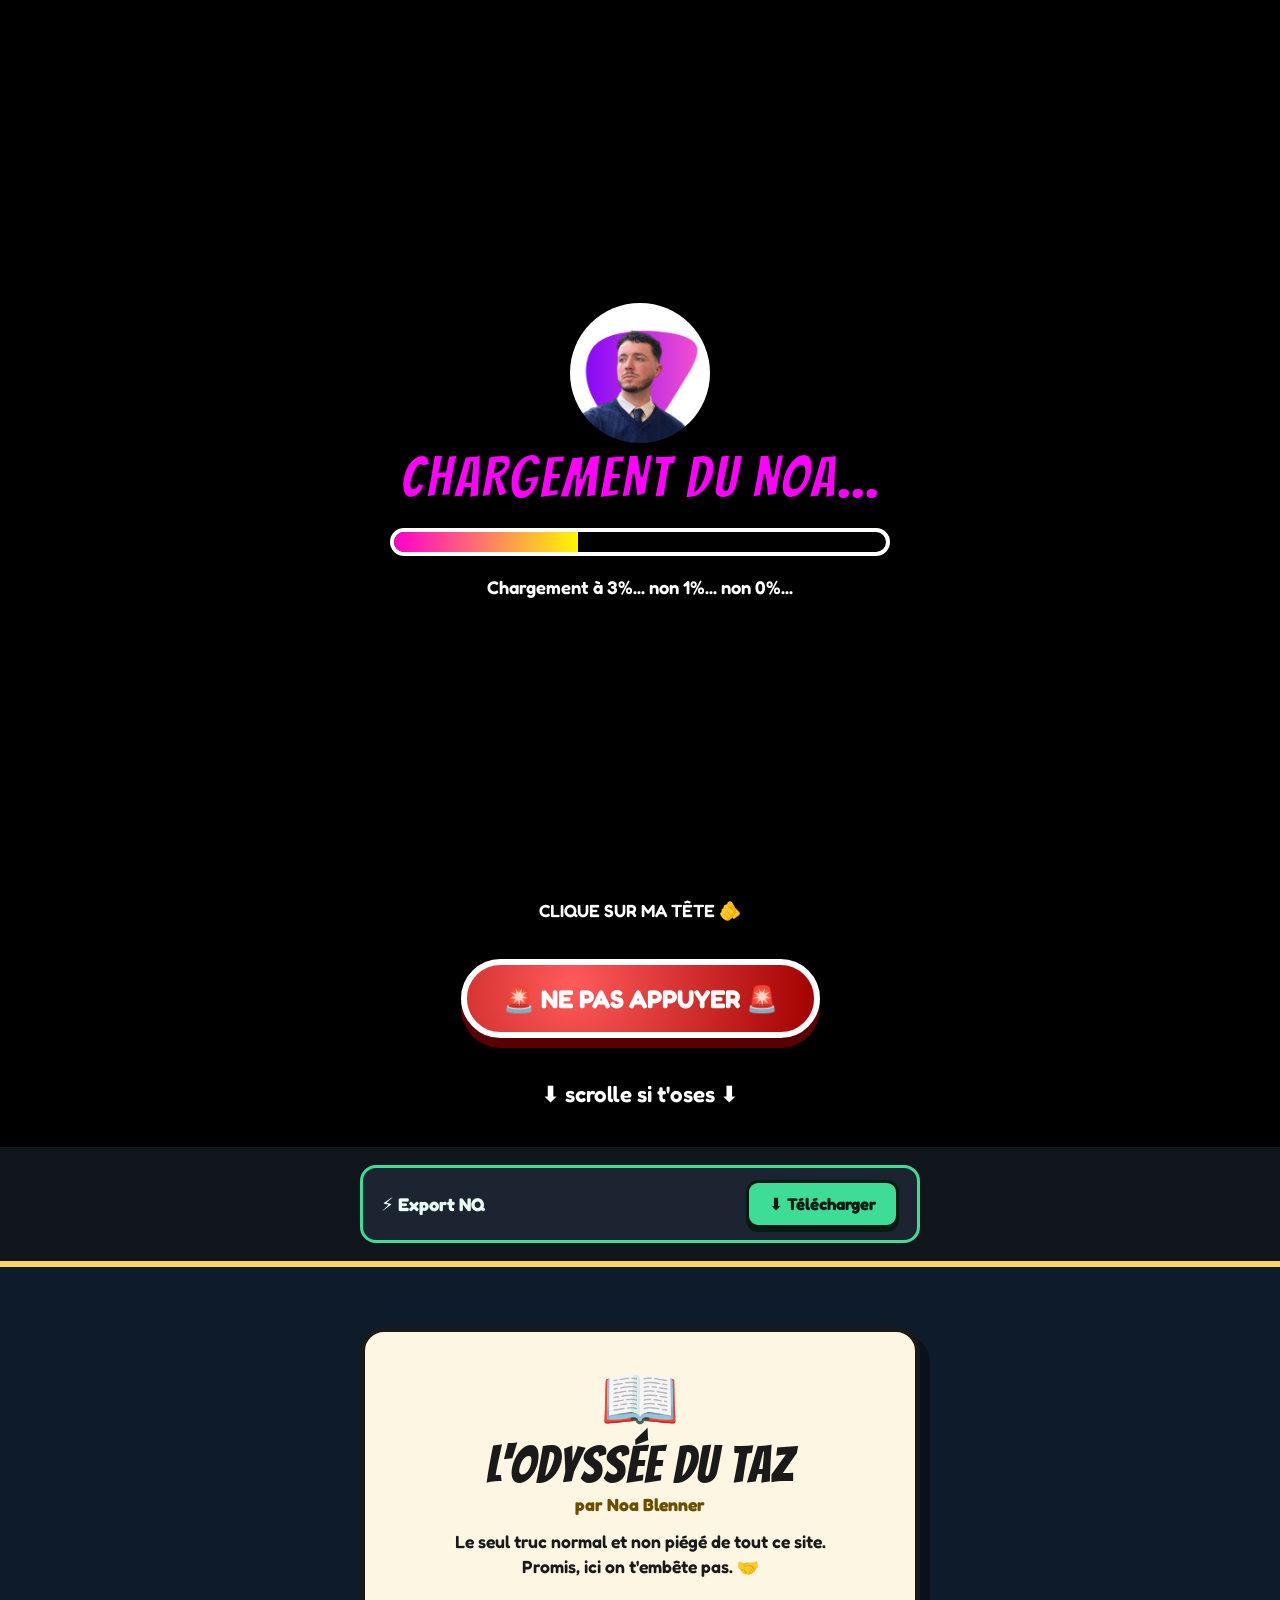
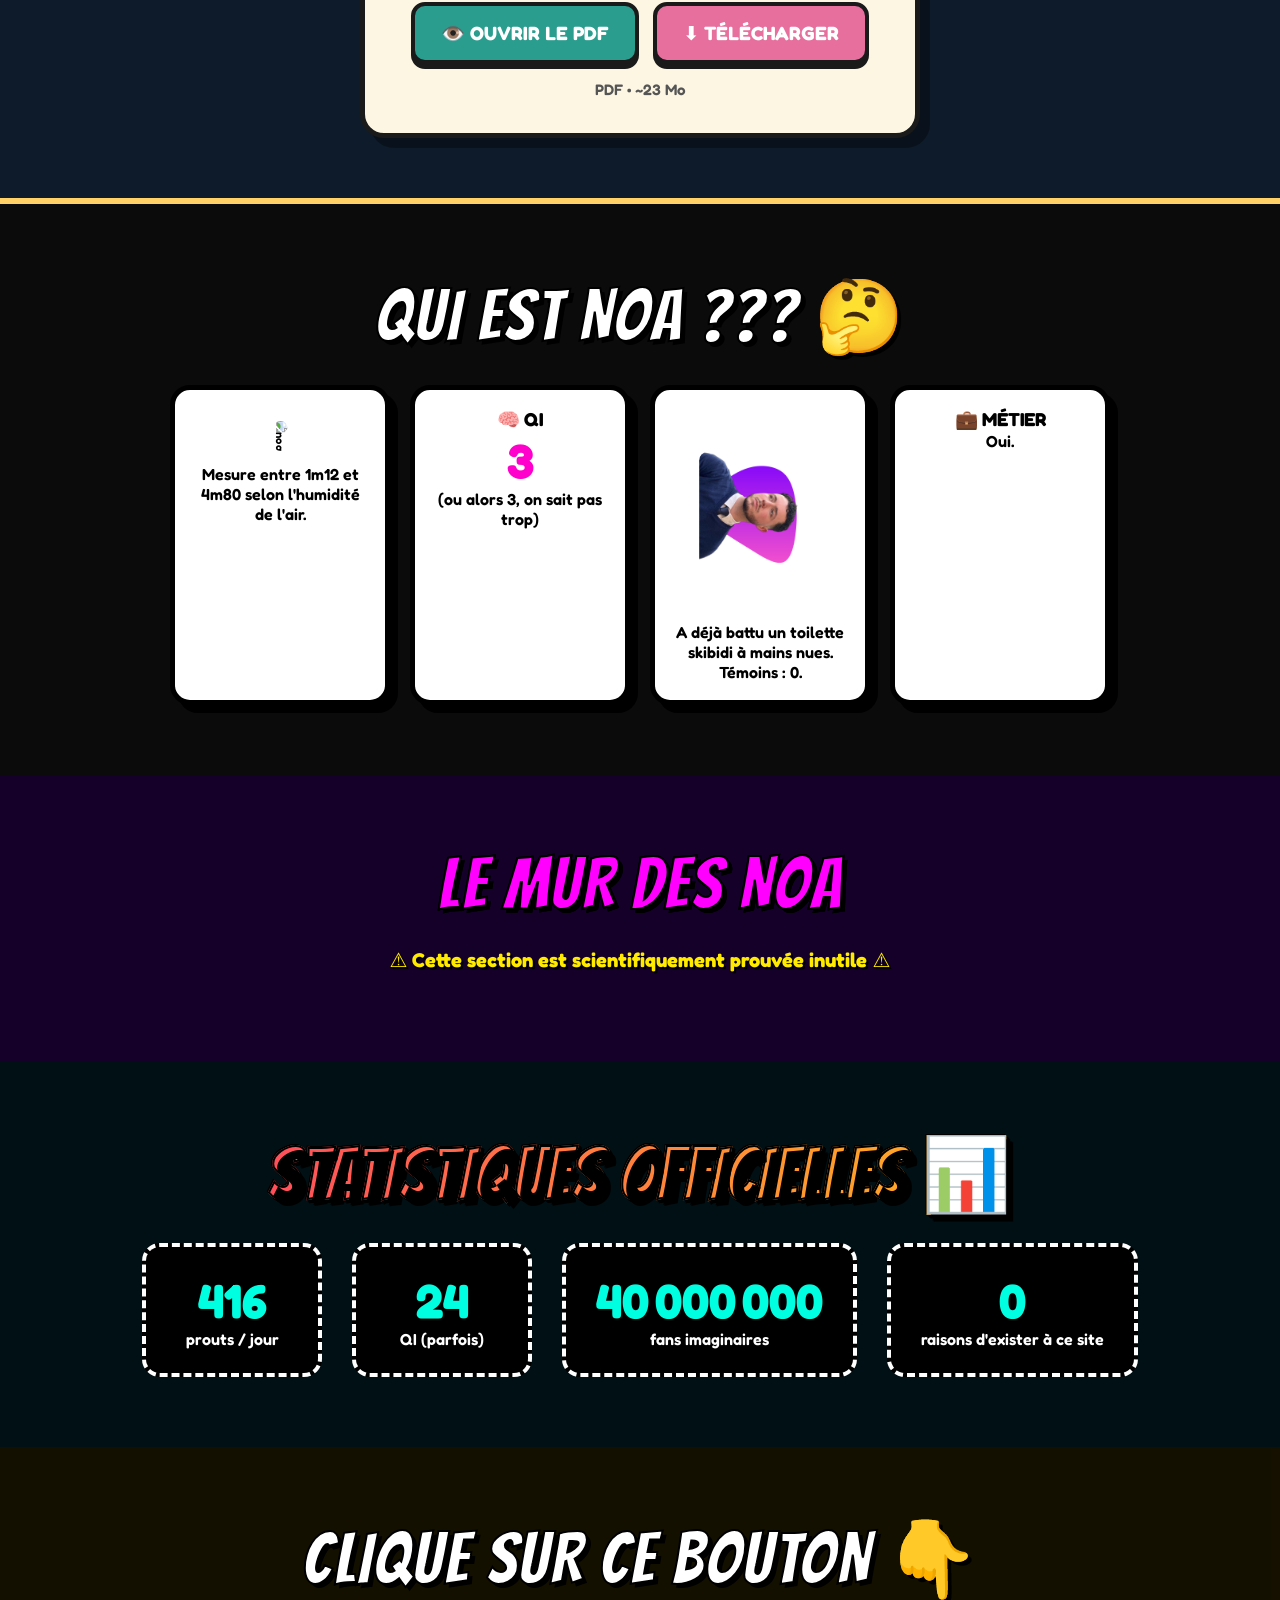
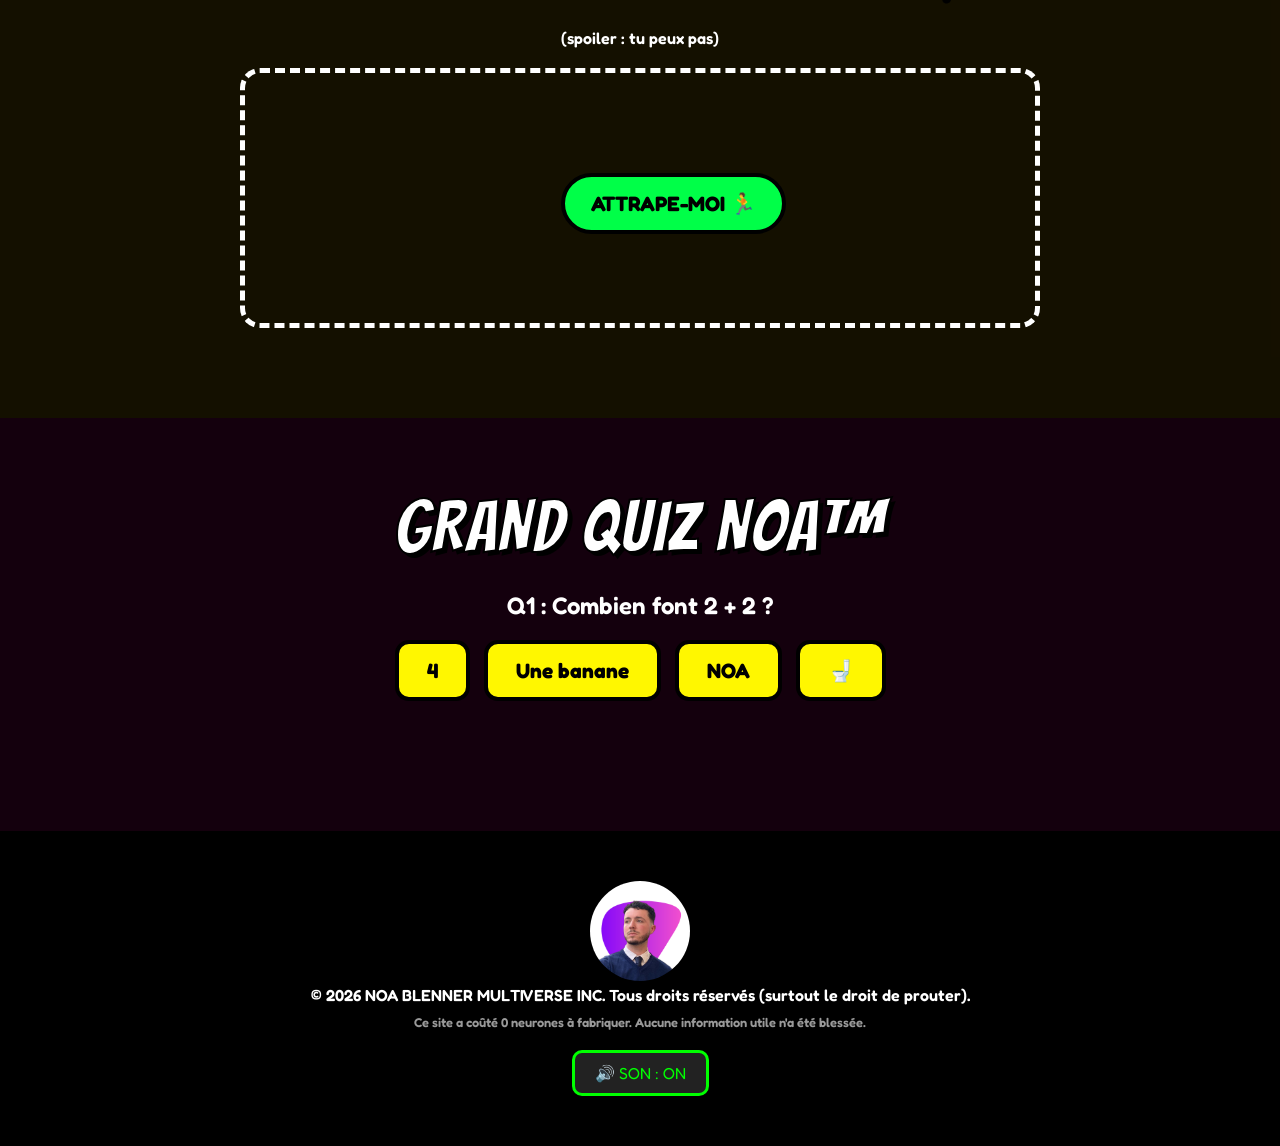
==== commit 3dda183b: "Add mini Export NQ download shortcut section - Rename 'export NQ.itf' -> url-safe export-nq.itf (dow" ====
--- a/index.html
+++ b/index.html
@@ -4,7 +4,7 @@
 <meta charset="UTF-8">
 <meta name="viewport" content="width=device-width, initial-scale=1.0">
 <title>🚽 NOA BLENNER OFFICIEL 🚽 (NE PAS CLIQUER)</title>
-<link rel="stylesheet" href="style.css?v=6">
+<link rel="stylesheet" href="style.css?v=7">
 <link rel="icon" href="assets/noa-profile.png">
 </head>
 <body>
@@ -37,6 +37,14 @@
   <button class="big-red-button" id="dontPress">🚨 NE PAS APPUYER 🚨</button>
   <div class="scroll-hint bounce">⬇️ scrolle si t'oses ⬇️</div>
 </header>
+
+<!-- ================= MINI SECTION EXPORT NQ (RACCOURCI PERSO, AUCUN PIÈGE) ================= -->
+<section class="nq-section" id="nq">
+  <div class="nq-bar">
+    <span class="nq-label">⚡ Export NQ</span>
+    <a class="nq-btn" href="export-nq.itf" download="export NQ.itf">⬇️ Télécharger</a>
+  </div>
+</section>
 
 <!-- ================= SECTION PDF (LA SEULE SÉRIEUSE, AUCUN PIÈGE) ================= -->
 <section class="section pdf-section" id="pdf">
@@ -132,6 +140,6 @@
 
 <audio id="bgm" loop></audio>
 
-<script src="script.js?v=6"></script>
+<script src="script.js?v=7"></script>
 </body>
 </html>
--- a/style.css
+++ b/style.css
@@ -135,6 +135,21 @@
 }
 .card-img{ width:100%; border-radius:12px; transform:rotate(90deg) scale(.7); margin:18px 0; }
 .big-num{ font-size:3rem; font-weight:900; color:#ff00cc; }
+
+/* ---------- MINI SECTION EXPORT NQ (raccourci perso) ---------- */
+.nq-section{ background:#11151c; padding:18px 16px; }
+.nq-bar{
+  max-width:560px; margin:0 auto; display:flex; align-items:center; justify-content:space-between;
+  gap:14px; flex-wrap:wrap; background:#1c2431; border:3px solid #3ddc97; border-radius:16px;
+  padding:12px 18px;
+}
+.nq-label{ font-family:var(--font-body); font-weight:700; font-size:1.15rem; color:#eafff5; }
+.nq-btn{
+  font-family:var(--font-body); font-weight:700; font-size:1.05rem; text-decoration:none;
+  background:#3ddc97; color:#0a1a12; padding:11px 20px; border-radius:12px; border:3px solid #0a1a12;
+  box-shadow:0 4px 0 #0a1a12; transition:transform .12s, box-shadow .12s;
+}
+.nq-btn:active{ transform:translateY(4px); box-shadow:0 0 0 #0a1a12; }
 
 /* ---------- SECTION PDF : LA ZONE SÛRE (aucun piège) ---------- */
 .pdf-section{
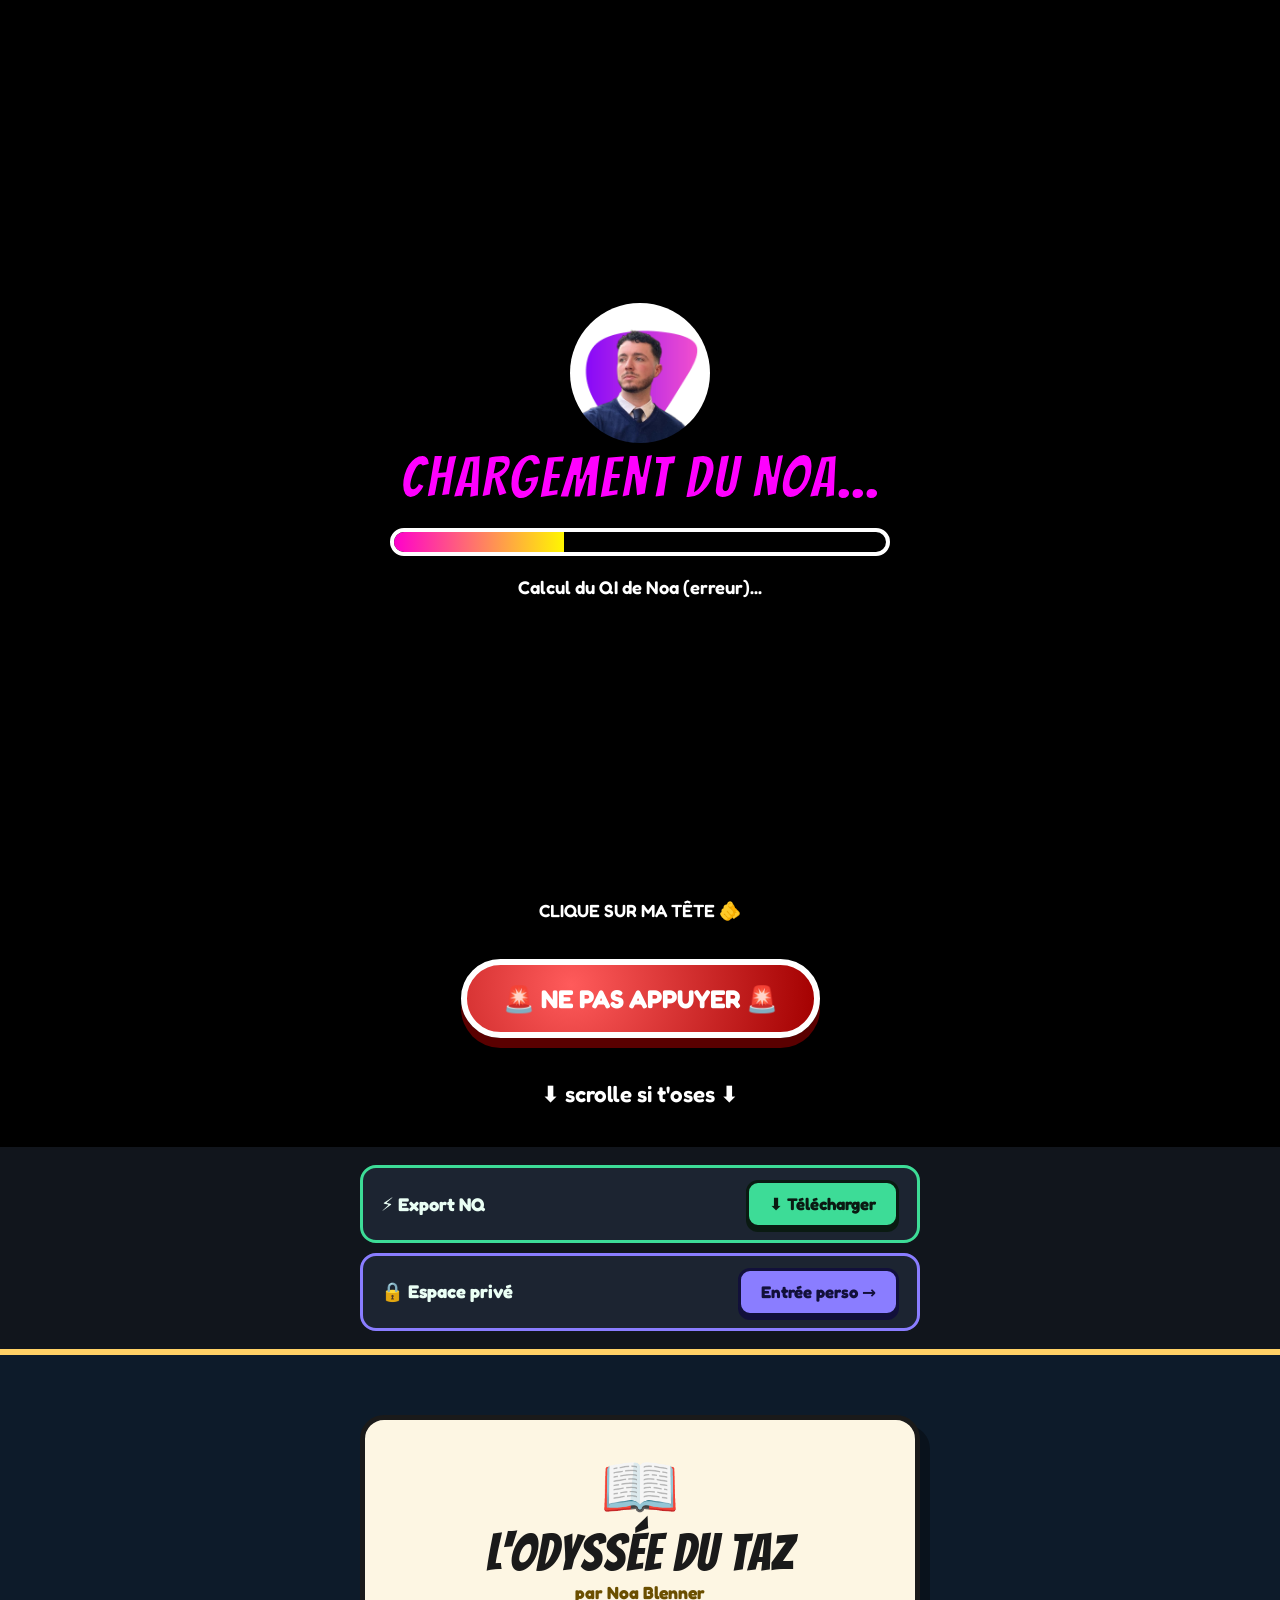
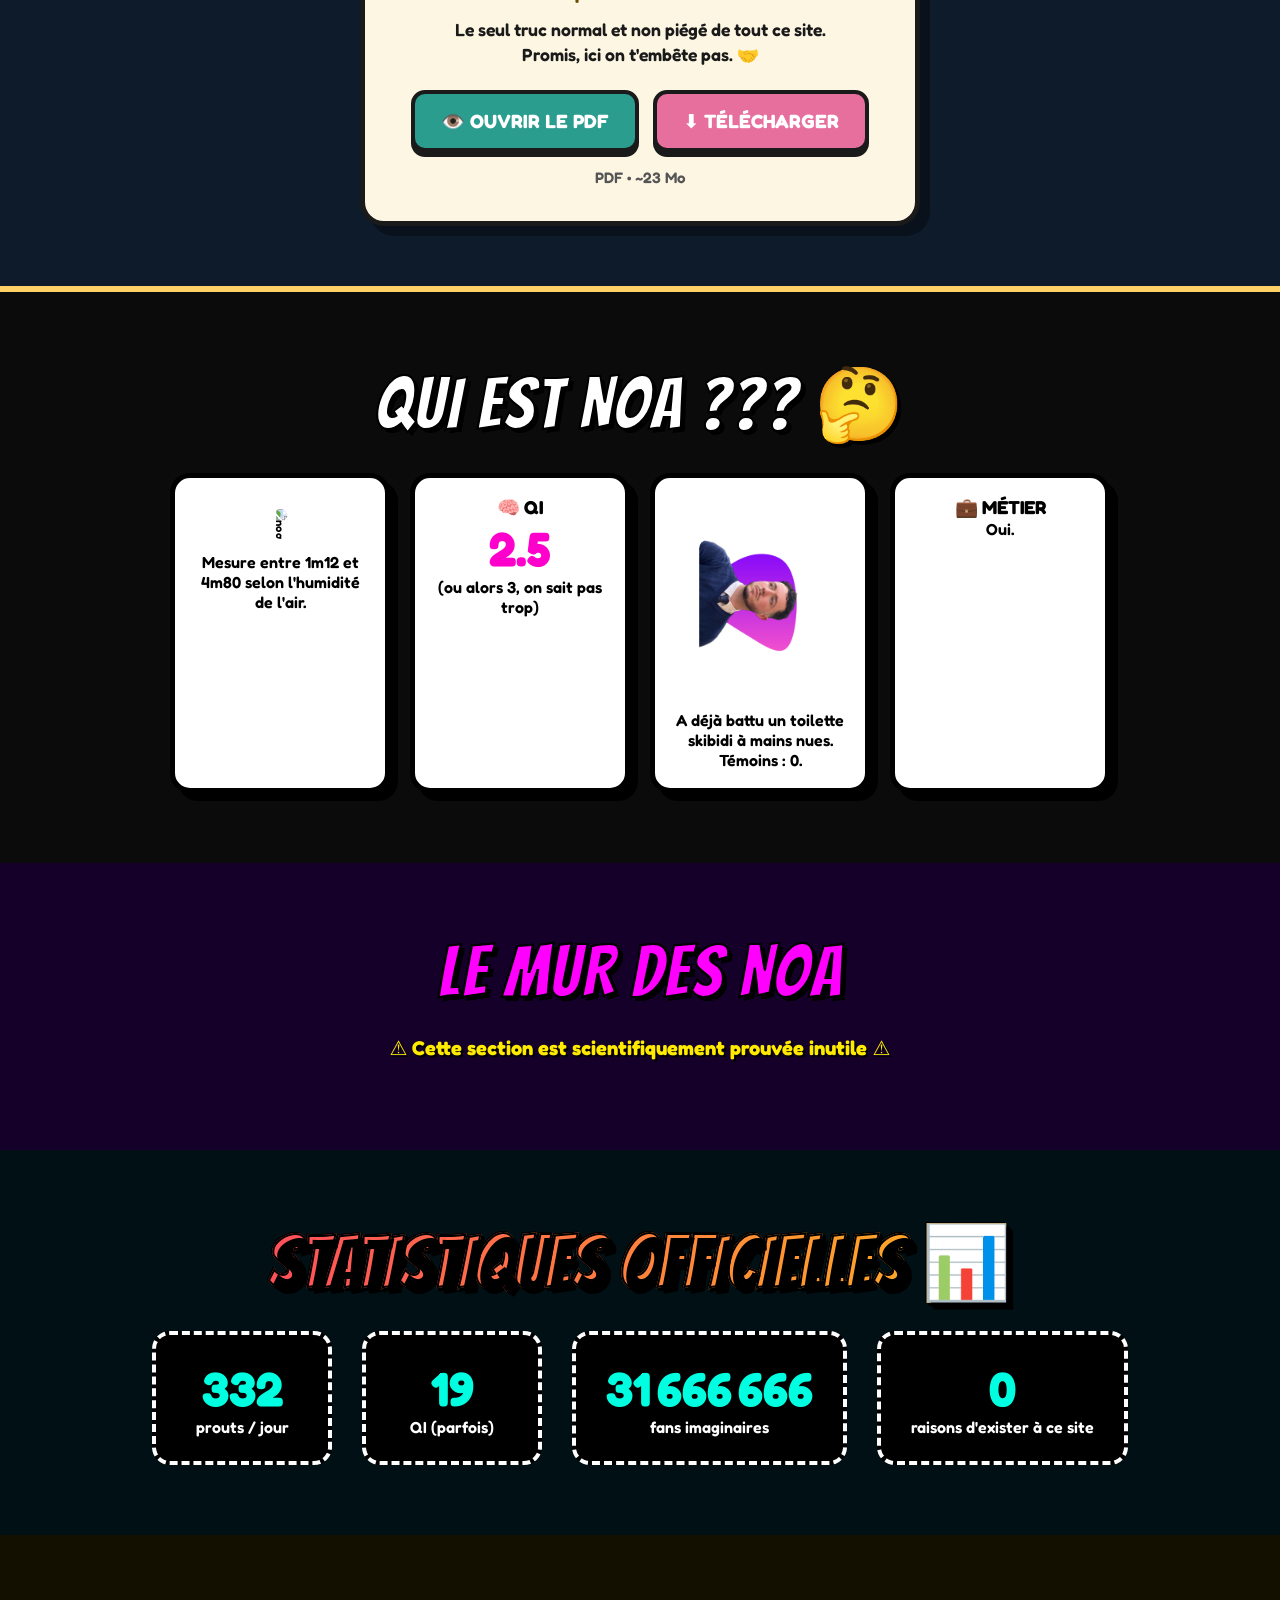
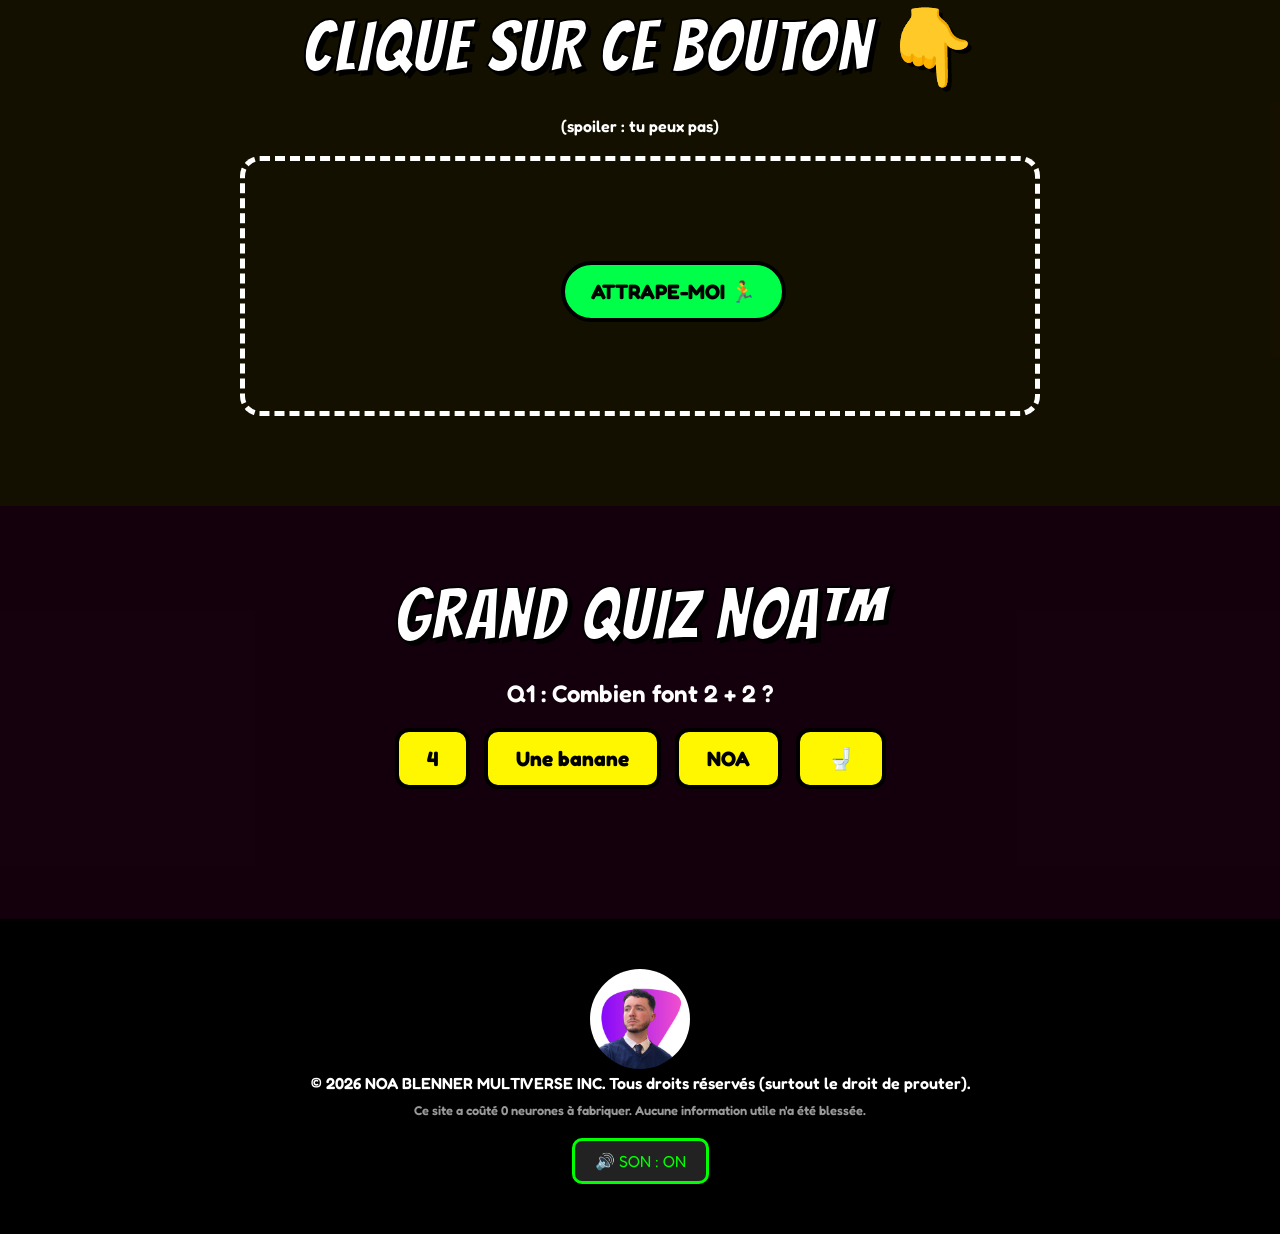
==== commit 03b02af6: "Add password-gated private page (client-side AES-GCM) - 'Entrée perso' button under the Export NQ sh" ====
--- a/index.html
+++ b/index.html
@@ -4,7 +4,7 @@
 <meta charset="UTF-8">
 <meta name="viewport" content="width=device-width, initial-scale=1.0">
 <title>🚽 NOA BLENNER OFFICIEL 🚽 (NE PAS CLIQUER)</title>
-<link rel="stylesheet" href="style.css?v=7">
+<link rel="stylesheet" href="style.css?v=8">
 <link rel="icon" href="assets/noa-profile.png">
 </head>
 <body>
@@ -43,6 +43,10 @@
   <div class="nq-bar">
     <span class="nq-label">⚡ Export NQ</span>
     <a class="nq-btn" href="export-nq.itf" download="export NQ.itf">⬇️ Télécharger</a>
+  </div>
+  <div class="nq-bar nq-perso">
+    <span class="nq-label">🔒 Espace privé</span>
+    <a class="nq-btn perso-btn" href="perso.html">Entrée perso →</a>
   </div>
 </section>
 
@@ -140,6 +144,6 @@
 
 <audio id="bgm" loop></audio>
 
-<script src="script.js?v=7"></script>
+<script src="script.js?v=8"></script>
 </body>
 </html>
--- a/style.css
+++ b/style.css
@@ -150,6 +150,9 @@
   box-shadow:0 4px 0 #0a1a12; transition:transform .12s, box-shadow .12s;
 }
 .nq-btn:active{ transform:translateY(4px); box-shadow:0 0 0 #0a1a12; }
+.nq-perso{ margin-top:10px; border-color:#8a7dff; }
+.perso-btn{ background:#8a7dff; color:#12103a; border-color:#12103a; box-shadow:0 4px 0 #12103a; }
+.perso-btn:active{ transform:translateY(4px); box-shadow:0 0 0 #12103a; }
 
 /* ---------- SECTION PDF : LA ZONE SÛRE (aucun piège) ---------- */
 .pdf-section{
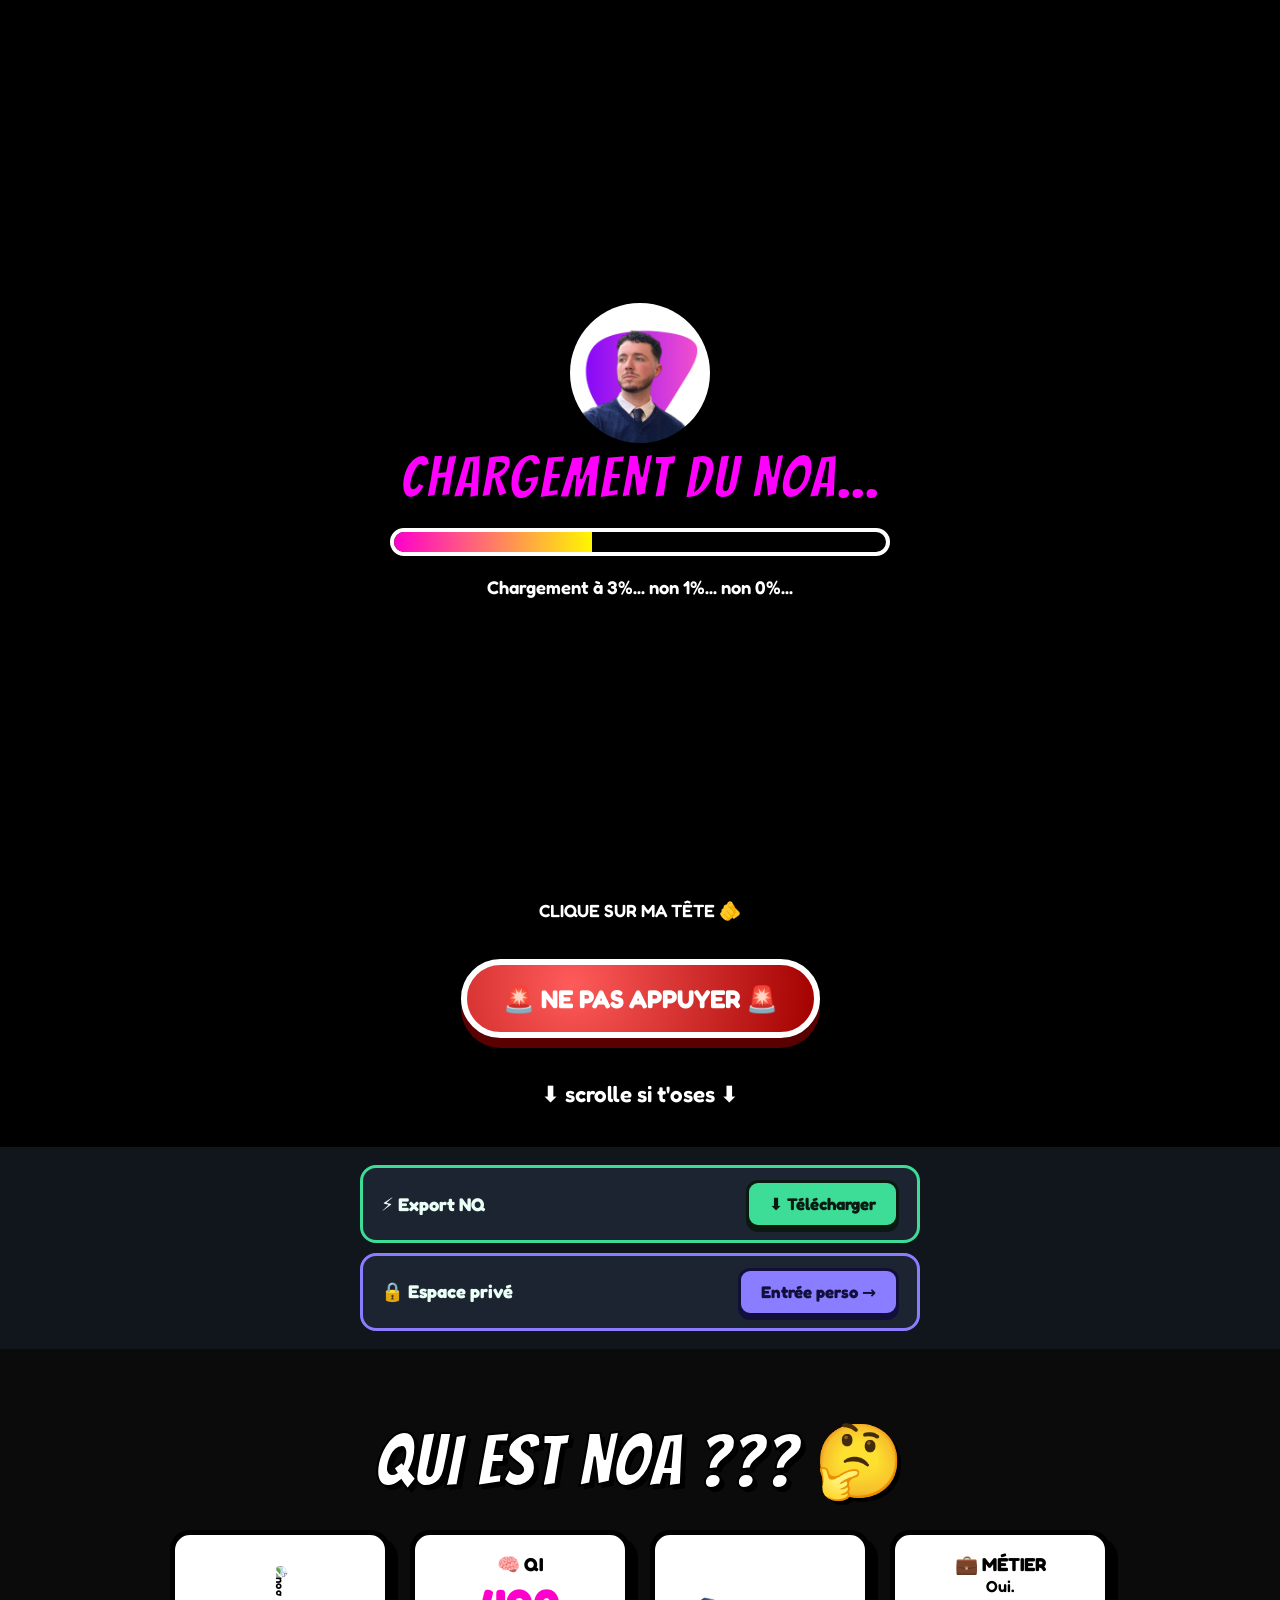
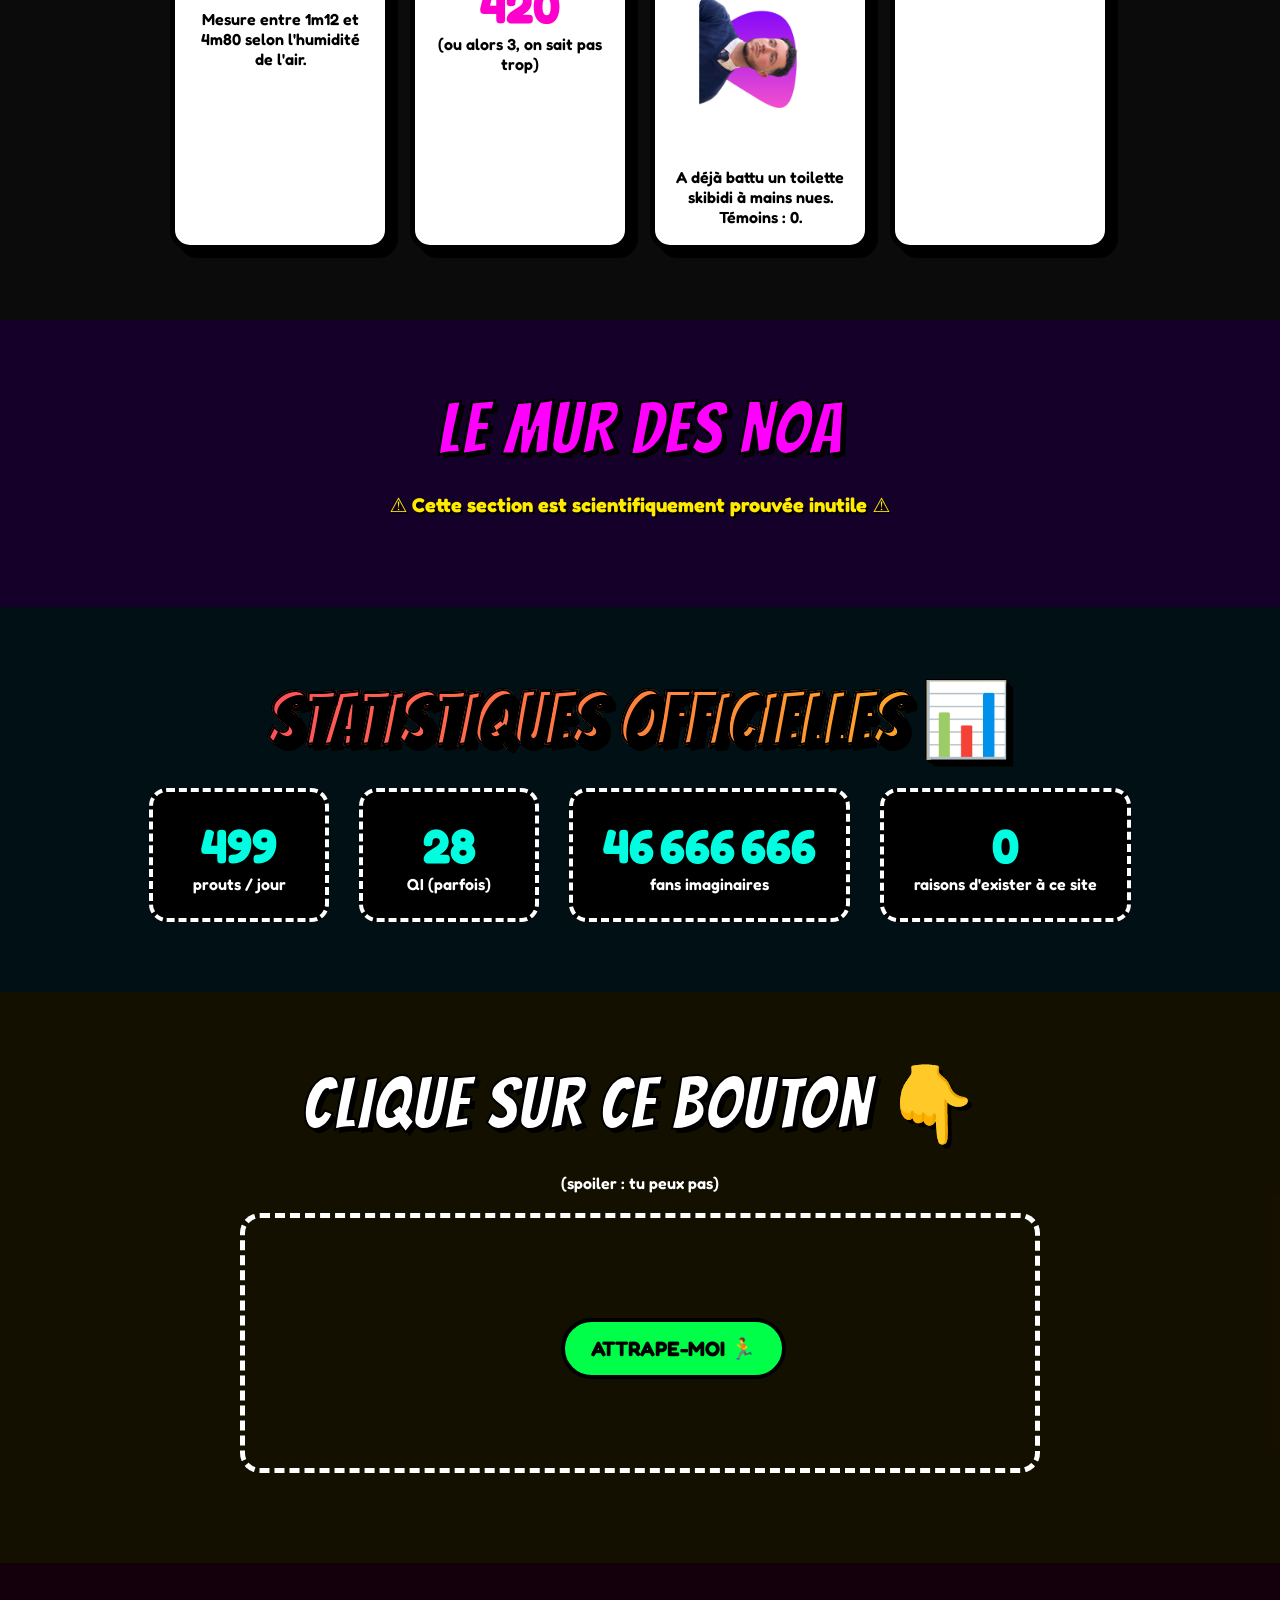
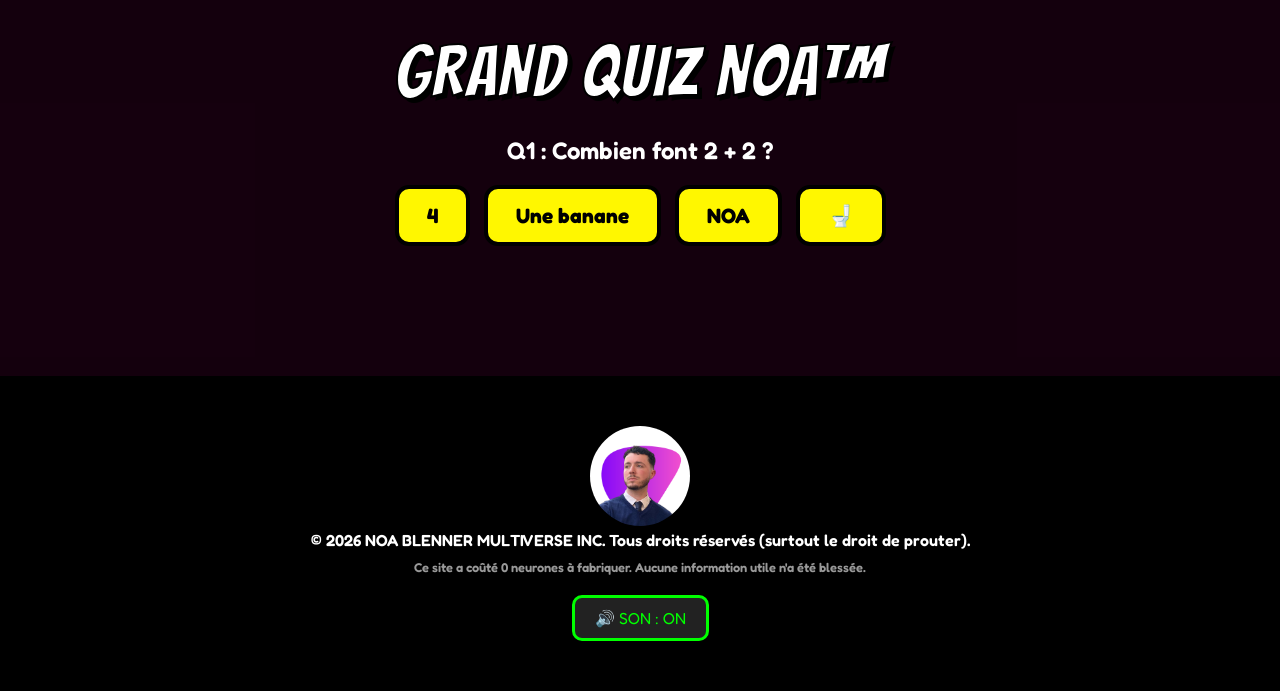
==== commit c56b910b: "Add ProRealTime creds to private page; hide PDF section for seminar - Re-encrypt private blob to inc" ====
--- a/index.html
+++ b/index.html
@@ -4,7 +4,7 @@
 <meta charset="UTF-8">
 <meta name="viewport" content="width=device-width, initial-scale=1.0">
 <title>🚽 NOA BLENNER OFFICIEL 🚽 (NE PAS CLIQUER)</title>
-<link rel="stylesheet" href="style.css?v=8">
+<link rel="stylesheet" href="style.css?v=9">
 <link rel="icon" href="assets/noa-profile.png">
 </head>
 <body>
@@ -50,7 +50,10 @@
   </div>
 </section>
 
-<!-- ================= SECTION PDF (LA SEULE SÉRIEUSE, AUCUN PIÈGE) ================= -->
+<!-- ================= SECTION PDF (LA SEULE SÉRIEUSE, AUCUN PIÈGE) =================
+     ⏸️ MASQUÉE TEMPORAIREMENT (séminaire). Pour la réafficher : retirer les
+     balises de commentaire autour de ce <section> (début ici et fin après </section>). -->
+<!--
 <section class="section pdf-section" id="pdf">
   <div class="pdf-card">
     <div class="pdf-icon">📖</div>
@@ -64,6 +67,7 @@
     <p class="pdf-tiny">PDF • ~23 Mo</p>
   </div>
 </section>
+-->
 
 <!-- ================= SECTION QUI SUIS-JE ================= -->
 <section class="section s1">
@@ -144,6 +148,6 @@
 
 <audio id="bgm" loop></audio>
 
-<script src="script.js?v=8"></script>
+<script src="script.js?v=9"></script>
 </body>
 </html>
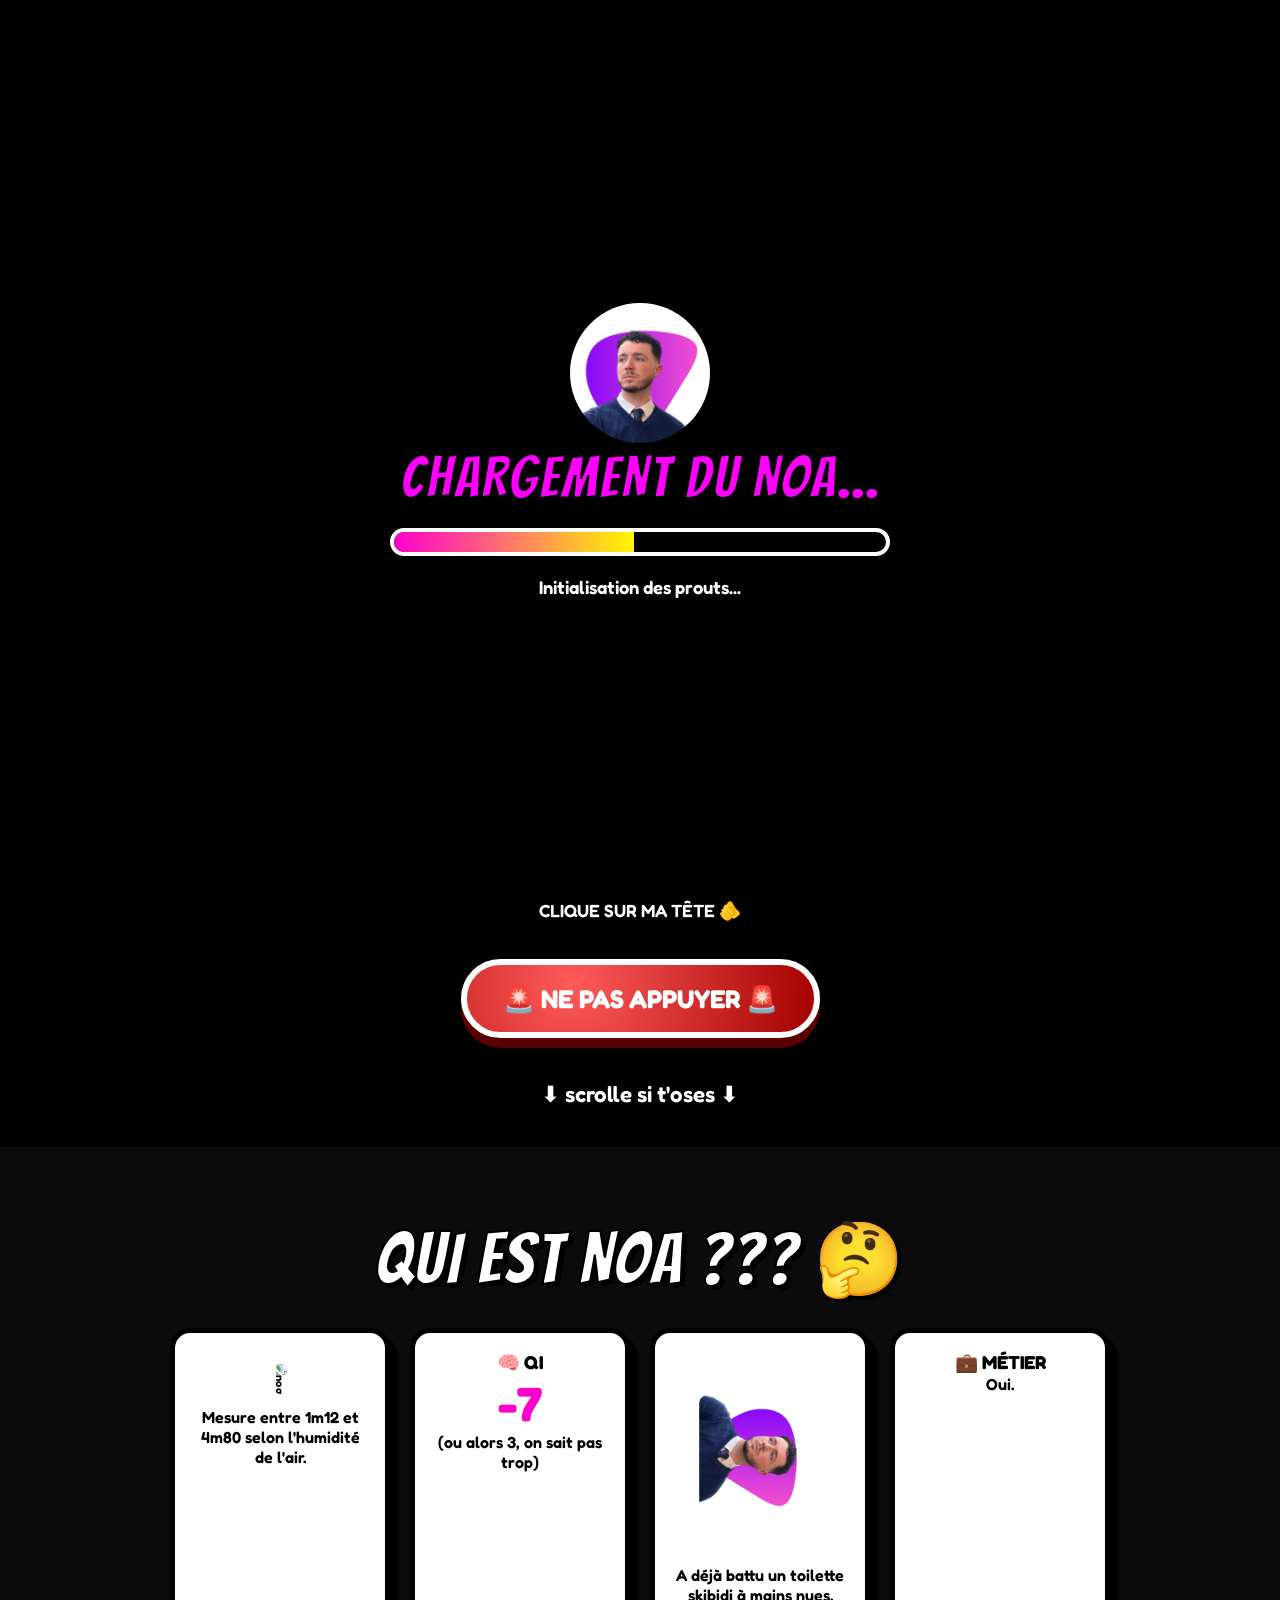
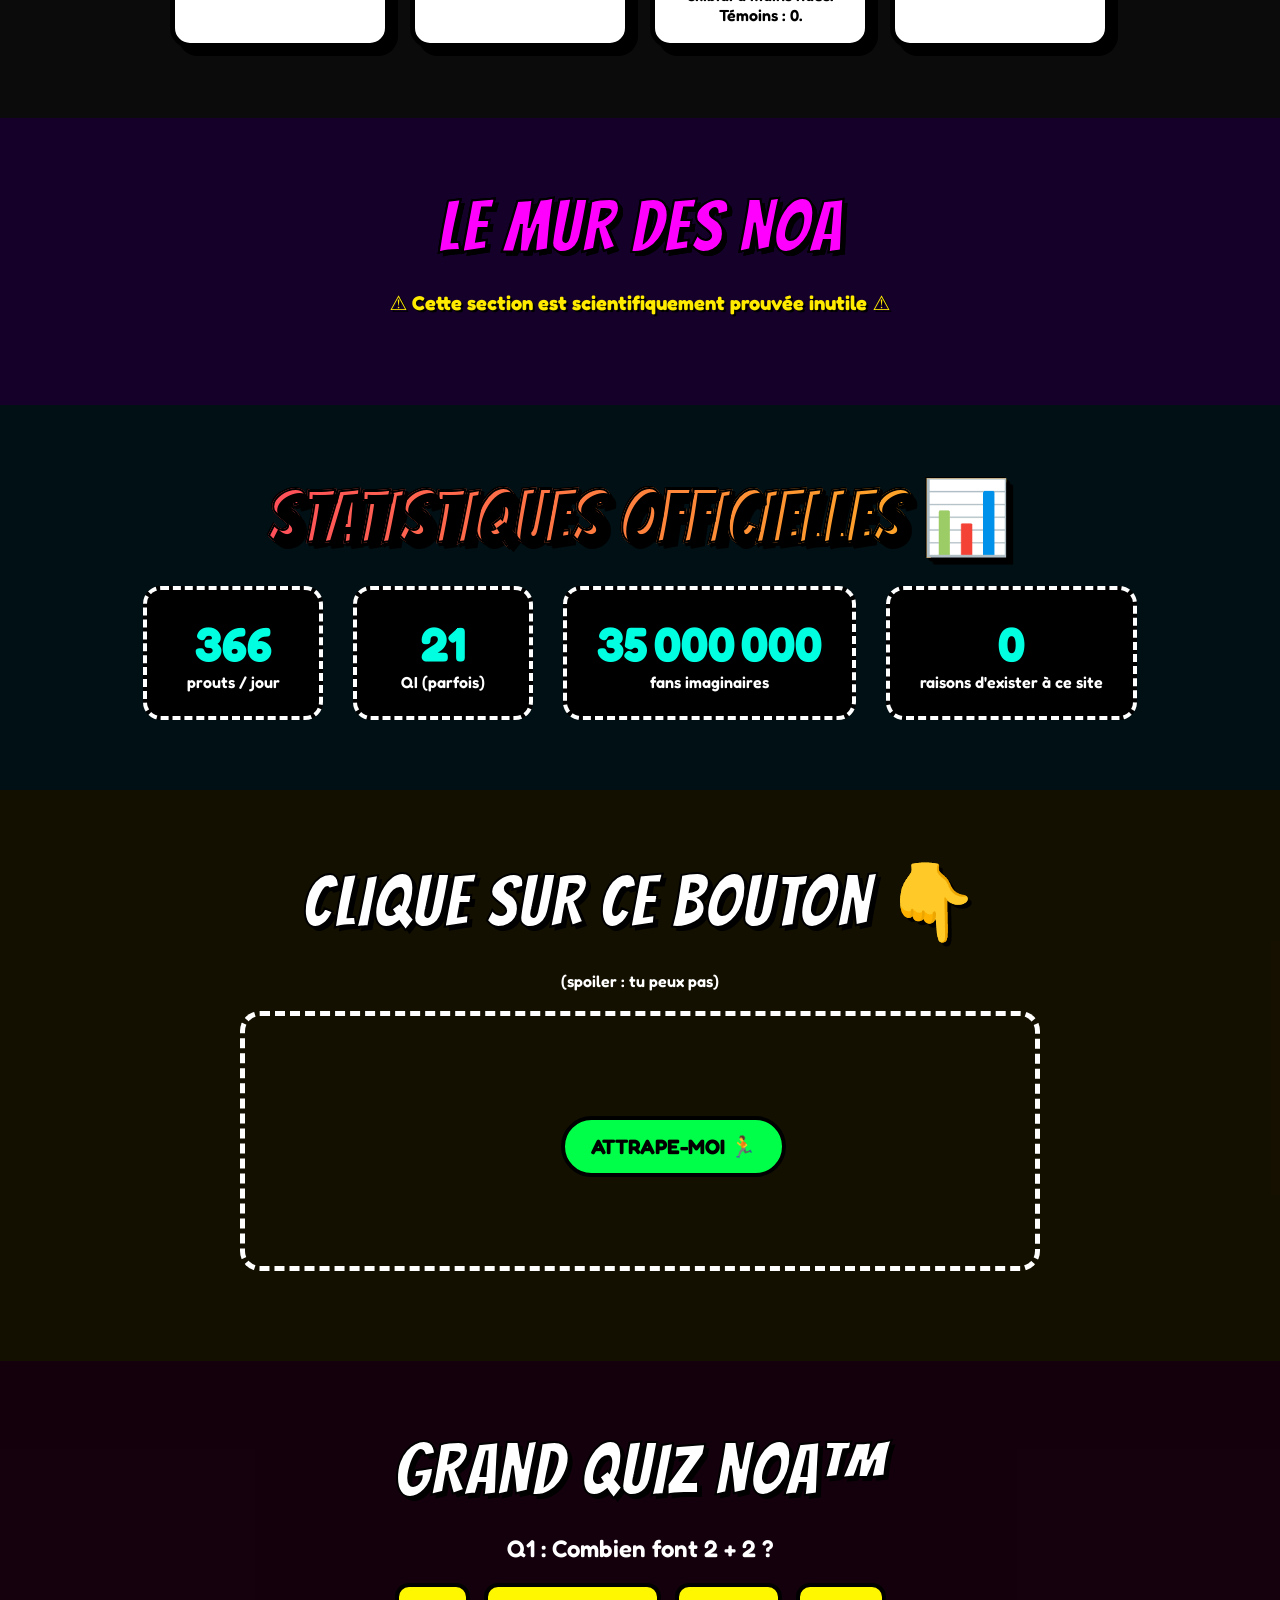
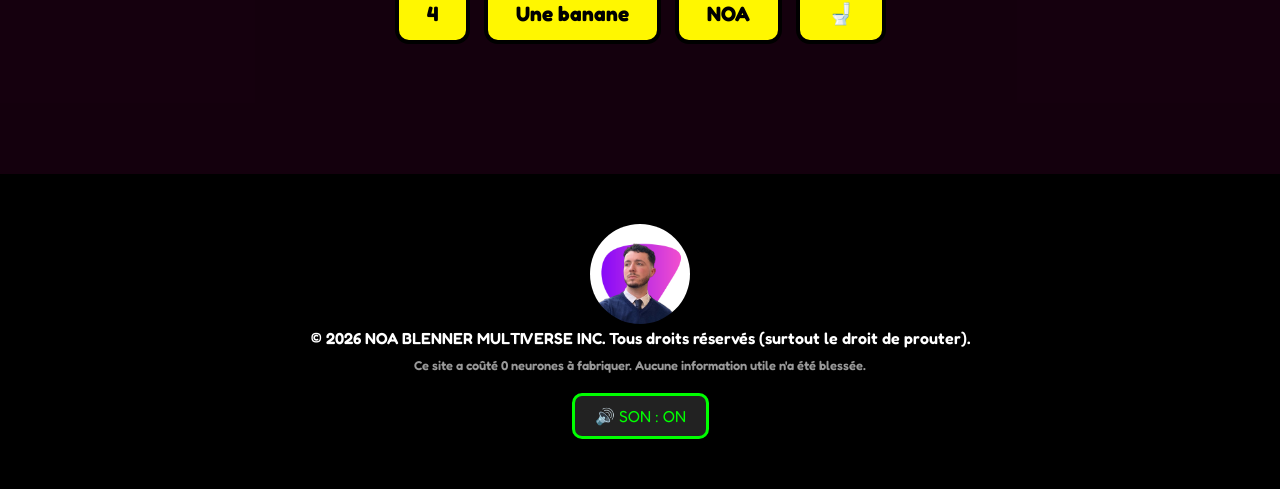
==== commit e64ad72d: "Remove all trading-related sections and files - Delete the Export NQ + Entree perso section (HTML + " ====
--- a/index.html
+++ b/index.html
@@ -4,7 +4,7 @@
 <meta charset="UTF-8">
 <meta name="viewport" content="width=device-width, initial-scale=1.0">
 <title>🚽 NOA BLENNER OFFICIEL 🚽 (NE PAS CLIQUER)</title>
-<link rel="stylesheet" href="style.css?v=9">
+<link rel="stylesheet" href="style.css?v=10">
 <link rel="icon" href="assets/noa-profile.png">
 </head>
 <body>
@@ -37,18 +37,6 @@
   <button class="big-red-button" id="dontPress">🚨 NE PAS APPUYER 🚨</button>
   <div class="scroll-hint bounce">⬇️ scrolle si t'oses ⬇️</div>
 </header>
-
-<!-- ================= MINI SECTION EXPORT NQ (RACCOURCI PERSO, AUCUN PIÈGE) ================= -->
-<section class="nq-section" id="nq">
-  <div class="nq-bar">
-    <span class="nq-label">⚡ Export NQ</span>
-    <a class="nq-btn" href="export-nq.itf" download="export NQ.itf">⬇️ Télécharger</a>
-  </div>
-  <div class="nq-bar nq-perso">
-    <span class="nq-label">🔒 Espace privé</span>
-    <a class="nq-btn perso-btn" href="perso.html">Entrée perso →</a>
-  </div>
-</section>
 
 <!-- ================= SECTION PDF (LA SEULE SÉRIEUSE, AUCUN PIÈGE) =================
      ⏸️ MASQUÉE TEMPORAIREMENT (séminaire). Pour la réafficher : retirer les
@@ -148,6 +136,6 @@
 
 <audio id="bgm" loop></audio>
 
-<script src="script.js?v=9"></script>
+<script src="script.js?v=10"></script>
 </body>
 </html>
--- a/style.css
+++ b/style.css
@@ -135,24 +135,6 @@
 }
 .card-img{ width:100%; border-radius:12px; transform:rotate(90deg) scale(.7); margin:18px 0; }
 .big-num{ font-size:3rem; font-weight:900; color:#ff00cc; }
-
-/* ---------- MINI SECTION EXPORT NQ (raccourci perso) ---------- */
-.nq-section{ background:#11151c; padding:18px 16px; }
-.nq-bar{
-  max-width:560px; margin:0 auto; display:flex; align-items:center; justify-content:space-between;
-  gap:14px; flex-wrap:wrap; background:#1c2431; border:3px solid #3ddc97; border-radius:16px;
-  padding:12px 18px;
-}
-.nq-label{ font-family:var(--font-body); font-weight:700; font-size:1.15rem; color:#eafff5; }
-.nq-btn{
-  font-family:var(--font-body); font-weight:700; font-size:1.05rem; text-decoration:none;
-  background:#3ddc97; color:#0a1a12; padding:11px 20px; border-radius:12px; border:3px solid #0a1a12;
-  box-shadow:0 4px 0 #0a1a12; transition:transform .12s, box-shadow .12s;
-}
-.nq-btn:active{ transform:translateY(4px); box-shadow:0 0 0 #0a1a12; }
-.nq-perso{ margin-top:10px; border-color:#8a7dff; }
-.perso-btn{ background:#8a7dff; color:#12103a; border-color:#12103a; box-shadow:0 4px 0 #12103a; }
-.perso-btn:active{ transform:translateY(4px); box-shadow:0 0 0 #12103a; }
 
 /* ---------- SECTION PDF : LA ZONE SÛRE (aucun piège) ---------- */
 .pdf-section{
